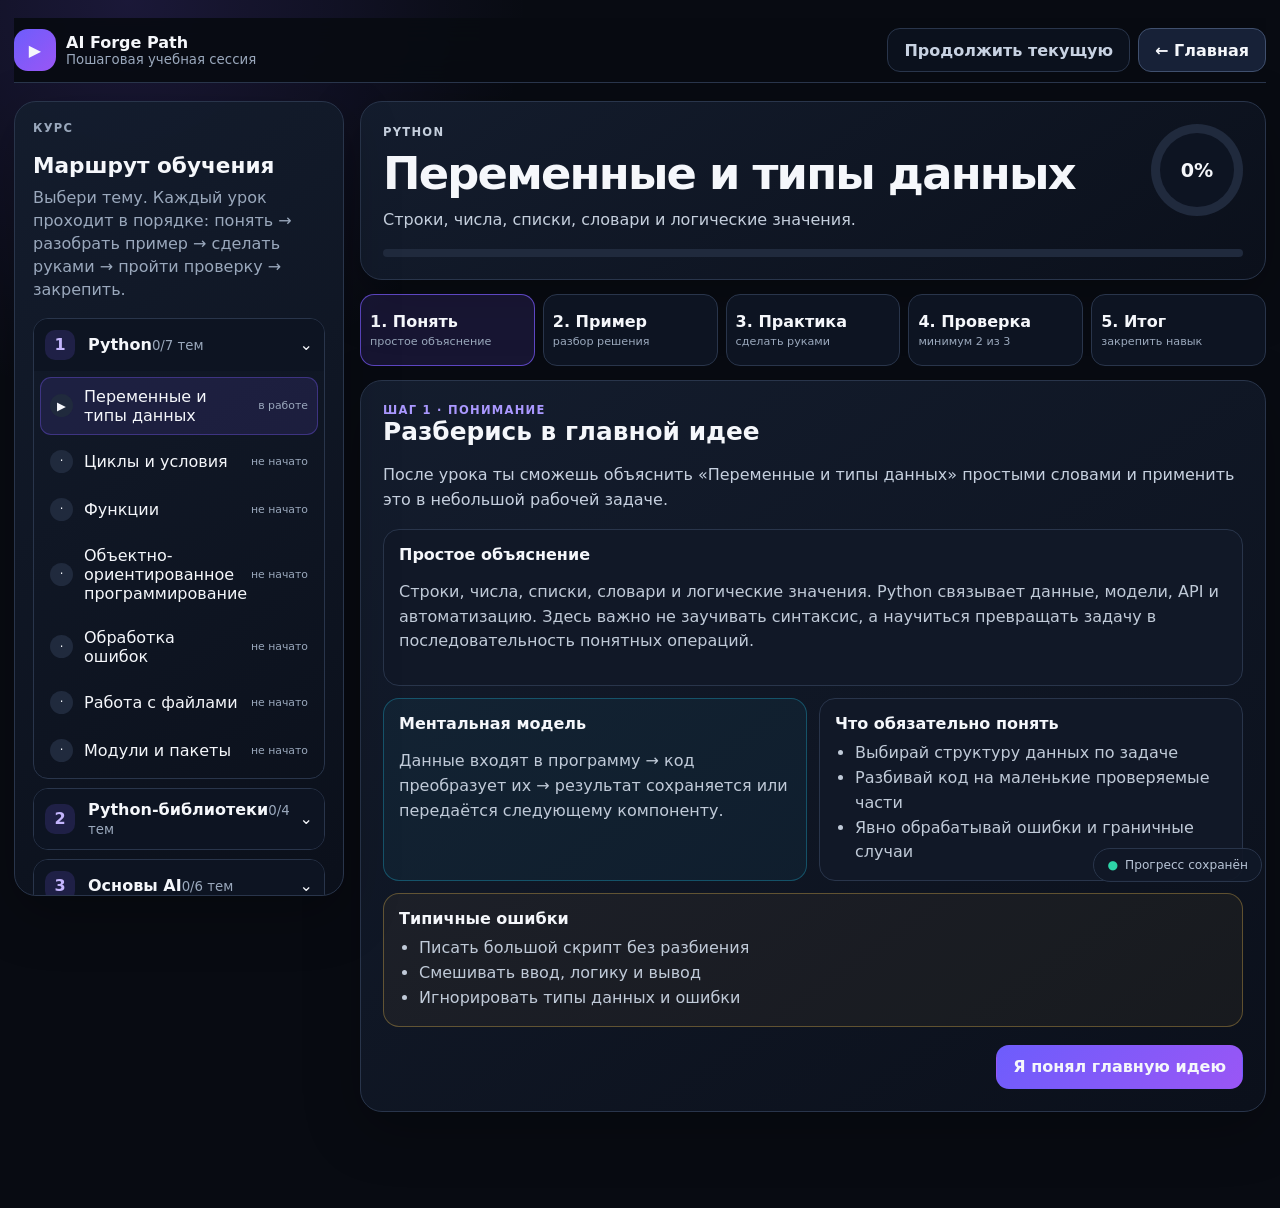
==== academy.html @ 0b883ce4 "Add step-by-step academy learning screen" ====
<!doctype html>
<html lang="ru">
<head>
<meta charset="utf-8">
<meta name="viewport" content="width=device-width,initial-scale=1,viewport-fit=cover">
<meta name="theme-color" content="#080b12">
<title>AI Forge Path — Учебная сессия</title>
<style>
:root{color-scheme:dark;--bg:#080b12;--surface:#111827;--surface2:#172137;--line:#29354b;--text:#f5f7fb;--muted:#9aa8bc;--primary:#7c5cff;--cyan:#24c8ee;--green:#2dd4a8;--yellow:#f4c451;--red:#fb7185;font-family:Inter,ui-sans-serif,system-ui,-apple-system,"Segoe UI",sans-serif}*{box-sizing:border-box}body{margin:0;min-height:100vh;color:var(--text);background:radial-gradient(circle at 10% 0,rgba(124,92,255,.16),transparent 25rem),var(--bg)}button,textarea{font:inherit;color:inherit}.shell{width:min(1320px,calc(100% - 28px));margin:auto;padding:18px 0 96px}.top{position:sticky;top:0;z-index:20;display:flex;align-items:center;justify-content:space-between;gap:12px;padding:10px 0;background:rgba(8,11,18,.92);backdrop-filter:blur(16px);border-bottom:1px solid var(--line)}.brand{display:flex;align-items:center;gap:10px}.mark{display:grid;place-items:center;width:42px;height:42px;border-radius:14px;background:linear-gradient(135deg,#6d5dfc,#9a56f5);font-weight:900}.brand b,.brand small{display:block}.brand small{color:var(--muted)}.top-actions{display:flex;gap:8px}.btn{min-height:44px;padding:0 16px;border:1px solid transparent;border-radius:13px;font-weight:800;cursor:pointer}.primary{background:linear-gradient(135deg,#6d5dfc,#9a56f5)}.secondary{background:var(--surface2);border-color:#40506e}.quiet{background:#0b111d;border-color:var(--line);color:#c8d2e2}.btn:disabled{opacity:.45;cursor:not-allowed}.layout{display:grid;grid-template-columns:330px minmax(0,1fr);gap:16px;margin-top:18px}.card{border:1px solid var(--line);border-radius:22px;background:linear-gradient(145deg,rgba(20,29,46,.98),rgba(11,16,27,.98));box-shadow:0 18px 55px rgba(0,0,0,.25)}.sidebar{position:sticky;top:82px;align-self:start;max-height:calc(100vh - 105px);overflow:auto;padding:18px}.sidebar h1{font-size:1.35rem;margin:4px 0 8px}.sidebar>p{margin:0 0 16px;color:var(--muted);line-height:1.45}.stage{border:1px solid var(--line);border-radius:15px;overflow:hidden;margin-bottom:9px}.stage-head{width:100%;display:grid;grid-template-columns:34px 1fr auto;gap:9px;align-items:center;padding:11px;border:0;background:#0d1422;text-align:left;cursor:pointer}.stage-num{display:grid;place-items:center;width:30px;height:30px;border-radius:10px;background:rgba(124,92,255,.16);color:#c4b5fd;font-weight:900}.stage-head small{color:var(--muted)}.stage-topics{display:none;padding:6px}.stage.open .stage-topics{display:grid;gap:5px}.topic-link{width:100%;display:grid;grid-template-columns:26px minmax(0,1fr) auto;gap:8px;align-items:center;padding:9px;border:1px solid transparent;border-radius:11px;background:transparent;text-align:left;cursor:pointer}.topic-link:hover,.topic-link.active{background:rgba(124,92,255,.12);border-color:rgba(124,92,255,.35)}.topic-link.done{color:#a7f3d0}.dot{display:grid;place-items:center;width:23px;height:23px;border-radius:50%;background:#202a3d;font-size:.72rem}.topic-link.done .dot{background:var(--green);color:#052e22}.topic-link small{color:var(--muted);font-size:.68rem}.workspace{min-width:0}.hero{padding:22px}.eyebrow{margin:0;color:#aa98ff;font-size:.72rem;font-weight:900;letter-spacing:.11em}.hero-row{display:flex;justify-content:space-between;gap:18px;align-items:flex-start}.hero h1{margin:5px 0 8px;font-size:clamp(1.7rem,4vw,2.8rem);letter-spacing:-.04em}.hero p{margin:0;color:#c5cfdd;line-height:1.55}.score{flex:0 0 auto;display:grid;place-items:center;width:92px;height:92px;border-radius:50%;background:conic-gradient(var(--primary) var(--pct),#202a3d 0);position:relative}.score:before{content:"";position:absolute;inset:9px;border-radius:50%;background:#0d1422}.score b{position:relative;font-size:1.2rem}.progress{height:8px;border-radius:999px;background:#202a3d;overflow:hidden;margin-top:16px}.progress span{display:block;height:100%;background:linear-gradient(90deg,var(--primary),var(--cyan));transition:width .25s}.stepper{display:grid;grid-template-columns:repeat(5,1fr);gap:8px;margin:14px 0}.step{min-height:72px;padding:9px;border:1px solid var(--line);border-radius:14px;background:#0d1422;text-align:left}.step b,.step small{display:block}.step small{margin-top:4px;color:var(--muted);font-size:.7rem}.step.active{border-color:rgba(124,92,255,.7);background:rgba(124,92,255,.14)}.step.done{border-color:rgba(45,212,168,.35);background:rgba(45,212,168,.07)}.lesson{padding:22px}.lesson h2{margin:0 0 8px;font-size:1.55rem}.lesson-intro{color:#c6d0df;line-height:1.6}.grid{display:grid;grid-template-columns:1fr 1fr;gap:12px;margin-top:14px}.block{padding:15px;border:1px solid var(--line);border-radius:16px;background:var(--surface)}.block.full{grid-column:1/-1}.block h3{margin:0 0 8px;font-size:1rem}.block p,.block li{color:#c0cad8;line-height:1.55}.block ul{margin:0;padding-left:20px}.model{border-color:rgba(36,200,238,.3);background:rgba(36,200,238,.055)}.practice{border-color:rgba(45,212,168,.32);background:rgba(45,212,168,.055)}.warning{border-color:rgba(244,196,81,.32);background:rgba(244,196,81,.05)}pre{overflow:auto;margin:0;padding:14px;border:1px solid #32405a;border-radius:13px;background:#070b12;color:#dbeafe;line-height:1.5;white-space:pre-wrap}code{font-family:"SFMono-Regular",Consolas,monospace}.field{display:grid;gap:7px}.field label{font-weight:800;color:#d0d8e4}.field textarea{width:100%;min-height:170px;padding:13px;border:1px solid #40506e;border-radius:13px;background:#080d17;resize:vertical}.criteria{display:grid;gap:7px;margin-top:12px}.criterion{display:flex;gap:8px;align-items:flex-start;color:#c5cfdd}.criterion:before{content:"✓";color:var(--green);font-weight:900}.actions{display:flex;justify-content:space-between;flex-wrap:wrap;gap:9px;margin-top:18px}.quiz{display:grid;gap:14px}.question{padding:14px;border:1px solid var(--line);border-radius:15px;background:#0e1524}.question h3{margin:0 0 10px;font-size:1rem}.answers{display:grid;gap:7px}.answer{padding:10px 12px;border:1px solid #34435e;border-radius:11px;background:#111b2d;text-align:left;cursor:pointer}.answer.selected{border-color:var(--primary);background:rgba(124,92,255,.16)}.feedback{margin-top:12px;padding:12px;border-radius:13px;background:#0d1422;color:#cbd5e1}.locked{padding:30px;text-align:center;color:var(--muted)}.save{position:fixed;right:18px;bottom:18px;padding:9px 13px;border:1px solid var(--line);border-radius:999px;background:rgba(17,24,39,.93);color:#b8c4d6;font-size:.76rem}.save.ok:before{content:"●";color:var(--green);margin-right:7px}.save.busy:before{content:"●";color:var(--yellow);margin-right:7px}@media(max-width:900px){.layout{grid-template-columns:1fr}.sidebar{position:static;max-height:none}.stage-topics{max-height:260px;overflow:auto}.grid{grid-template-columns:1fr}.block.full{grid-column:auto}.stepper{grid-template-columns:repeat(5,minmax(105px,1fr));overflow:auto;padding-bottom:5px}.hero-row{align-items:center}.score{width:76px;height:76px}}@media(max-width:560px){.shell{width:min(100% - 16px,1320px)}.top{align-items:flex-start}.brand small{display:none}.top-actions .btn{padding:0 10px}.hero,.lesson,.sidebar{padding:15px}.hero-row{display:grid;grid-template-columns:1fr auto}.hero h1{font-size:1.65rem}.stepper{margin-inline:-2px}.step{min-width:110px}.actions .btn{flex:1}.score{width:68px;height:68px}}
</style>
</head>
<body>
<div class="shell"><header class="top"><div class="brand"><span class="mark">▶</span><span><b>AI Forge Path</b><small>Пошаговая учебная сессия</small></span></div><div class="top-actions"><button class="btn quiet" id="continueBtn">Продолжить текущую</button><button class="btn secondary" onclick="location.href='./'">← Главная</button></div></header><div class="layout"><aside class="sidebar card"><p class="eyebrow">КУРС</p><h1>Маршрут обучения</h1><p>Выбери тему. Каждый урок проходит в порядке: понять → разобрать пример → сделать руками → пройти проверку → закрепить.</p><div id="courseMap"></div></aside><main class="workspace"><section class="hero card"><div class="hero-row"><div><p class="eyebrow" id="stageLabel">ЗАГРУЗКА</p><h1 id="topicTitle">Подготавливаем урок…</h1><p id="topicSummary"></p></div><div class="score" id="scoreRing" style="--pct:0%"><b id="progressText">0%</b></div></div><div class="progress"><span id="progressBar" style="width:0%"></span></div></section><div class="stepper" id="stepper"></div><section class="lesson card" id="lessonArea"><div class="locked">Загружаем учебную сессию…</div></section></main></div></div><div class="save busy" id="saveState">Загрузка прогресса…</div>
<script src="data.js"></script>
<script>
const DB_NAME='ai-forge-path-v2',STATE_KEY='current-state',LOCAL_KEY='ai-forge-path-state-v2';
const STEPS=[{id:'learn',title:'1. Понять',hint:'простое объяснение'},{id:'example',title:'2. Пример',hint:'разбор решения'},{id:'practice',title:'3. Практика',hint:'сделать руками'},{id:'quiz',title:'4. Проверка',hint:'минимум 2 из 3'},{id:'summary',title:'5. Итог',hint:'закрепить навык'}];
const GUIDES={python:{why:'Python связывает данные, модели, API и автоматизацию. Здесь важно не заучивать синтаксис, а научиться превращать задачу в последовательность понятных операций.',model:'Данные входят в программу → код преобразует их → результат сохраняется или передаётся следующему компоненту.',points:['Выбирай структуру данных по задаче','Разбивай код на маленькие проверяемые части','Явно обрабатывай ошибки и граничные случаи'],principle:'Сначала добиться корректного результата на маленьком примере, затем обобщать.',mistakes:['Писать большой скрипт без разбиения','Смешивать ввод, логику и вывод','Игнорировать типы данных и ошибки'],example:'def process_request(text: str) -> dict:\n    clean = text.strip()\n    if not clean:\n        raise ValueError("Пустой запрос")\n    return {"text": clean, "length": len(clean)}'},libraries:{why:'Библиотеки дают готовые инструменты для чисел, таблиц, графиков и моделей. Навык — понимать форму данных и проверять результат каждого преобразования.',model:'Загрузка данных → очистка → анализ → визуализация или обучение модели → оценка качества.',points:['Всегда исследуй форму и качество данных','Отделяй признаки от целевой переменной','Сравнивай результат с простым baseline'],principle:'Каждое преобразование данных должно быть объяснимым и проверяемым.',mistakes:['Обучать модель на грязных данных','Оценивать качество на обучающей выборке','Строить график без подписей и вывода'],example:'import pandas as pd\ndf = pd.read_csv("data.csv")\nprint(df.shape)\nprint(df.isna().sum())\nsummary = df.groupby("category").size()\nprint(summary)'},fundamentals:{why:'Основы AI нужны, чтобы правильно выбрать метод и не использовать нейросеть там, где достаточно правил или обычной аналитики.',model:'Задача → данные и ограничения → подход → метрика качества → проверка рисков.',points:['Различай AI, ML, Deep Learning и Generative AI','Определяй вход, выход и критерий успеха','Проверяй ошибки модели на реальных сценариях'],principle:'Выбирай самый простой подход, который надёжно решает задачу.',mistakes:['Начинать с инструмента, а не с проблемы','Не задавать метрику успеха','Считать вероятностный ответ фактом'],example:'Задача: распределить обращения по отделам.\nВход: текст обращения.\nВыход: категория.\nBaseline: правила по ключевым словам.\nML/LLM нужен, если правил недостаточно.'},prompting:{why:'Промпт — это спецификация работы модели. Хороший промпт задаёт цель, контекст, ограничения, формат и способ проверки.',model:'Роль и цель → факты контекста → задача → ограничения → формат ответа → критерии качества.',points:['Отделяй инструкции от данных','Показывай примеры нужного формата','Требуй отмечать неопределённость'],principle:'Промпт должен уменьшать число допустимых неправильных ответов.',mistakes:['Просить «сделай хорошо» без критериев','Перегружать запрос противоречивыми правилами','Не задавать формат результата'],example:'Роль: аналитик обращений.\nЗадача: выбери одну категорию.\nВерни JSON: {"category":"...","confidence":0-1,"reason":"..."}.\nНе выдумывай факты.'},llm:{why:'LLM предсказывает продолжение текста, а не извлекает гарантированно истинный ответ. Контекст и параметры определяют качество, цену и стабильность.',model:'Текст → токены → контекст модели → вероятности следующего токена → ответ → внешняя проверка.',points:['Контекст должен быть релевантным','Temperature меняет вариативность, а не знания','Факты нужно проверять источниками'],principle:'Используй LLM для языковой работы, но проверяй критичные факты вне модели.',mistakes:['Считать уверенный тон доказательством','Передавать весь архив вместо нужных фактов','Не контролировать стоимость контекста'],example:'messages = [\n {"role":"system","content":"Отвечай по фактам контекста"},\n {"role":"user","content":"Контекст: ...\\nВопрос: ..."}\n]\n# затем проверь ответ'},rag:{why:'RAG добавляет модели найденные фрагменты документов. Качество определяется разбиением, поиском, фильтрами и цитированием.',model:'Вопрос → embedding → поиск фрагментов → фильтрация → контекст → ответ со ссылками.',points:['Chunk должен сохранять законченную мысль','Храни источник и метаданные','Измеряй качество поиска отдельно от ответа'],principle:'Сначала убедись, что найден правильный контекст, затем оценивай ответ модели.',mistakes:['Неподходящий размер chunks','Нет фильтра по версии документа','Ответ без источников'],example:'query = embed(question)\nhits = vector_db.search(query, top_k=5)\ncontext = "\\n\\n".join(hit.text for hit in hits)\nanswer = llm(question, context)'},agents:{why:'Агент нужен, когда система должна выбирать действия и использовать инструменты. Надёжность появляется из явного состояния и проверки результата.',model:'Цель → состояние → выбор действия → безопасный tool call → наблюдение → проверка → остановка.',points:['Инструмент имеет строгую схему','Опасные действия требуют подтверждения','У цикла есть лимит'],principle:'Давай агенту только необходимые полномочия и проверяй последствия каждого действия.',mistakes:['Бесконечный цикл','Инструменты без валидации','Несколько агентов без владельца состояния'],example:'while steps < MAX_STEPS:\n    action = planner(state, tools)\n    result = execute_validated(action)\n    state = update_state(state, result)\n    if goal_reached(state): break'},frameworks:{why:'Фреймворки ускоряют сборку цепочек, графов и RAG, но не заменяют понимание состояния, данных и ошибок.',model:'Требования → минимальная архитектура → компоненты фреймворка → наблюдаемое выполнение → тесты.',points:['Сначала собери простой вариант','Храни бизнес-логику отдельно','Логируй переходы состояния'],principle:'Фреймворк должен упрощать архитектуру, а не диктовать её.',mistakes:['Подключать фреймворк до понимания задачи','Скрывать критичную логику','Не фиксировать версии'],example:'graph.add_node("plan", plan)\ngraph.add_node("act", act)\ngraph.add_edge("plan", "act")\ngraph.add_conditional_edges("act", should_continue)'},backend:{why:'Backend превращает AI-функцию в сервис: принимает запросы, проверяет данные, хранит состояние и возвращает предсказуемый ответ.',model:'Клиент → endpoint → валидация → AI-логика → база → ответ и логирование.',points:['Проверяй вход через схемы','Разделяй API, сервисы и данные','Не возвращай секреты'],principle:'Контракт API должен быть стабильным при изменении внутренней AI-логики.',mistakes:['Ключи API в коде','Нет таймаутов','Вся логика внутри endpoint'],example:'@app.post("/chat")\nasync def chat(request: ChatRequest):\n    result = await service.answer(request.message)\n    return ChatResponse(answer=result.text)'},deployment:{why:'Деплой — воспроизводимый запуск, наблюдение и безопасное обновление приложения.',model:'Код → тесты → образ → окружение → запуск → health check → логи и откат.',points:['Конфигурация вне кода','Сборка воспроизводима','Есть health check и rollback'],principle:'Хороший деплой можно повторить и безопасно отменить.',mistakes:['Ручные изменения на сервере','Нет логов','Обновление без отката'],example:'FROM python:3.12-slim\nWORKDIR /app\nCOPY requirements.txt .\nRUN pip install -r requirements.txt\nCOPY . .\nCMD ["uvicorn","main:app","--host","0.0.0.0"]'},portfolio:{why:'Проект подтверждает навык лучше списка просмотренных уроков. Он должен иметь проблему, рабочий результат и инструкцию запуска.',model:'Проблема → критерии готовности → минимальная версия → тестирование → демонстрация → улучшения.',points:['README объясняет ценность и запуск','Есть примеры входа и выхода','Описаны ограничения'],principle:'Показывай решённую задачу и доказательства качества.',mistakes:['Нет инструкции запуска','Интерфейс без логики','Нет описания ограничений'],example:'README:\n1. Проблема\n2. Архитектура\n3. Запуск\n4. Примеры\n5. Метрики\n6. Улучшения'}};
let db=null,state=null,currentId=null,currentStep=0;const $=s=>document.querySelector(s),allTopics=()=>ROADMAP.flatMap((stage,si)=>stage.topics.map((t,ti)=>({...t,stageId:stage.id,stageTitle:stage.title,si,ti})));const esc=v=>String(v??'').replaceAll('&','&amp;').replaceAll('<','&lt;').replaceAll('>','&gt;').replaceAll('"','&quot;').replaceAll("'",'&#039;');
function defaultState(){return{schemaVersion:2,topics:{},projects:{},assessment:{ratings:{}},stageQuiz:{},history:[],activityDates:[],engagement:{xpTotal:0},academy:{activeTopicId:null,sessions:{}}}}function normalize(s){const x=s&&typeof s==='object'?s:defaultState();x.topics=x.topics||{};x.history=Array.isArray(x.history)?x.history:[];x.stageQuiz=x.stageQuiz||{};x.engagement=x.engagement||{xpTotal:0};x.academy=x.academy||{activeTopicId:null,sessions:{}};x.academy.sessions=x.academy.sessions||{};return x}async function openDb(){return new Promise(resolve=>{if(!indexedDB)return resolve(null);const r=indexedDB.open(DB_NAME,1);r.onupgradeneeded=()=>{const d=r.result;if(!d.objectStoreNames.contains('kv'))d.createObjectStore('kv')};r.onsuccess=()=>resolve(r.result);r.onerror=()=>resolve(null)})}async function idbGet(){if(!db)return null;return new Promise(resolve=>{const r=db.transaction('kv','readonly').objectStore('kv').get(STATE_KEY);r.onsuccess=()=>resolve(r.result||null);r.onerror=()=>resolve(null)})}async function idbPut(value){if(!db)return;return new Promise(resolve=>{const tx=db.transaction('kv','readwrite');tx.objectStore('kv').put(value,STATE_KEY);tx.oncomplete=resolve;tx.onerror=resolve})}async function load(){db=await openDb();let x=await idbGet();if(!x)try{x=JSON.parse(localStorage.getItem(LOCAL_KEY)||'null')}catch{}state=normalize(x);const q=new URLSearchParams(location.search).get('topic');currentId=(q&&getTopic(q)?q:null)||state.academy.activeTopicId||getCurrent()?.id||allTopics()[0]?.id;openTopic(currentId,false);$('#saveState').className='save ok';$('#saveState').textContent='Прогресс сохранён'}async function save(){const el=$('#saveState');el.className='save busy';el.textContent='Сохраняю…';state.academy.activeTopicId=currentId;localStorage.setItem(LOCAL_KEY,JSON.stringify(state));await idbPut(state);setTimeout(()=>{el.className='save ok';el.textContent='Прогресс сохранён'},150)}function getTopic(id){return allTopics().find(t=>t.id===id)}function topicData(id){return state.topics[id]||(state.topics[id]={status:'not_started',practiceDone:false,reviewCount:0,minutes:0,notes:''})}function session(id){return state.academy.sessions[id]||(state.academy.sessions[id]={step:0,completed:{},practiceDraft:'',reflection:'',quizScore:0,quizAnswers:{},awarded:{},startedAt:new Date().toISOString()})}function getCurrent(){return allTopics().find(t=>topicData(t.id).status!=='mastered')||allTopics()[0]}function addHistory(type,title,detail,extra={}){state.history.unshift({id:crypto.randomUUID?crypto.randomUUID():String(Date.now()),type,title,detail,timestamp:new Date().toISOString(),...extra});state.history=state.history.slice(0,1500)}function award(key,xp){const s=session(currentId);if(s.awarded[key])return;s.awarded[key]=true;state.engagement.xpTotal=Number(state.engagement.xpTotal||0)+xp}function lesson(item){const g=GUIDES[item.stageId]||GUIDES.portfolio;return{g,objective:`После урока ты сможешь объяснить «${item.title}» простыми словами и применить это в небольшой рабочей задаче.`,explanation:`${item.summary} ${g.why}`,practice:item.practice,criteria:['Результат можно запустить или проверить','Ты можешь объяснить, почему выбрал такое решение','Обработан хотя бы один неправильный или граничный случай']}}
function openTopic(id,push=true){const item=getTopic(id);if(!item)return;currentId=id;state.academy.activeTopicId=id;const s=session(id);currentStep=Math.max(0,Math.min(4,Number(s.step||0)));if(topicData(id).status==='not_started'){topicData(id).status='learning';topicData(id).startedAt=new Date().toISOString();addHistory('topic',`Начата тема «${item.title}»`,`${item.stageTitle}: открыта пошаговая учебная сессия.`,{topicId:id,stageId:item.stageId})}if(push)history.replaceState(null,'',`academy.html?topic=${encodeURIComponent(id)}`);render();save()}function render(){renderCourse();renderHeader();renderStepper();renderStep()}function renderCourse(){$('#courseMap').innerHTML=ROADMAP.map((stage,si)=>{const topics=stage.topics.map(t=>{const d=topicData(t.id),active=t.id===currentId;return`<button class="topic-link ${active?'active':''} ${d.status==='mastered'?'done':''}" data-topic="${t.id}"><span class="dot">${d.status==='mastered'?'✓':t.id===currentId?'▶':'·'}</span><span>${esc(t.title)}</span><small>${d.status==='mastered'?'готово':d.status==='not_started'?'не начато':'в работе'}</small></button>`}).join('');const isOpen=stage.topics.some(t=>t.id===currentId);const done=stage.topics.filter(t=>topicData(t.id).status==='mastered').length;return`<section class="stage ${isOpen?'open':''}"><button class="stage-head" data-stage="${stage.id}"><span class="stage-num">${si+1}</span><span><b>${esc(stage.title)}</b><small>${done}/${stage.topics.length} тем</small></span><span>⌄</span></button><div class="stage-topics">${topics}</div></section>`}).join('');document.querySelectorAll('[data-topic]').forEach(b=>b.onclick=()=>openTopic(b.dataset.topic));document.querySelectorAll('[data-stage]').forEach(b=>b.onclick=()=>b.closest('.stage').classList.toggle('open'))}function renderHeader(){const item=getTopic(currentId),s=session(currentId),done=STEPS.filter(x=>s.completed[x.id]).length,pct=Math.round(done/STEPS.length*100);$('#stageLabel').textContent=item.stageTitle.toUpperCase();$('#topicTitle').textContent=item.title;$('#topicSummary').textContent=item.summary;$('#progressText').textContent=pct+'%';$('#progressBar').style.width=pct+'%';$('#scoreRing').style.setProperty('--pct',pct+'%')}function renderStepper(){const s=session(currentId);$('#stepper').innerHTML=STEPS.map((x,i)=>`<button class="step ${s.completed[x.id]?'done':''} ${i===currentStep?'active':''}" data-step="${i}" ${i>firstUnlocked(s)?'disabled':''}><b>${s.completed[x.id]?'✓ ':''}${x.title}</b><small>${x.hint}</small></button>`).join('');document.querySelectorAll('[data-step]').forEach(b=>b.onclick=()=>{currentStep=Number(b.dataset.step);session(currentId).step=currentStep;render();save()})}function firstUnlocked(s){for(let i=0;i<STEPS.length;i++)if(!s.completed[STEPS[i].id])return i;return 4}function completeStep(id){const s=session(currentId);s.completed[id]=true;const i=STEPS.findIndex(x=>x.id===id);currentStep=Math.min(4,i+1);s.step=currentStep;render();save()}function navButtons(back=true,nextLabel='Следующий шаг'){return`<div class="actions">${back?'<button class="btn quiet" id="backStep">← Назад</button>':'<span></span>'}<button class="btn primary" id="nextStep">${nextLabel}</button></div>`}function bindNav(next){$('#backStep')?.addEventListener('click',()=>{currentStep=Math.max(0,currentStep-1);session(currentId).step=currentStep;render();save()});$('#nextStep')?.addEventListener('click',next)}
function renderStep(){const item=getTopic(currentId),s=session(currentId),L=lesson(item),area=$('#lessonArea');if(currentStep===0){area.innerHTML=`<p class="eyebrow">ШАГ 1 · ПОНИМАНИЕ</p><h2>Разберись в главной идее</h2><p class="lesson-intro">${esc(L.objective)}</p><div class="grid"><article class="block full"><h3>Простое объяснение</h3><p>${esc(L.explanation)}</p></article><article class="block model"><h3>Ментальная модель</h3><p>${esc(L.g.model)}</p></article><article class="block"><h3>Что обязательно понять</h3><ul>${L.g.points.map(x=>`<li>${esc(x)}</li>`).join('')}</ul></article><article class="block full warning"><h3>Типичные ошибки</h3><ul>${L.g.mistakes.map(x=>`<li>${esc(x)}</li>`).join('')}</ul></article></div>${navButtons(false,s.completed.learn?'Перейти к примеру':'Я понял главную идею')}`;bindNav(()=>completeStep('learn'))}else if(currentStep===1){area.innerHTML=`<p class="eyebrow">ШАГ 2 · РАЗБОР</p><h2>Посмотри, как мысль превращается в решение</h2><p class="lesson-intro">${esc(L.g.principle)}</p><div class="grid"><article class="block full"><h3>Минимальный рабочий пример</h3><pre><code>${esc(L.g.example)}</code></pre></article><article class="block"><h3>Как читать пример</h3><ol><li>Определи входные данные.</li><li>Найди основное преобразование.</li><li>Проверь выход и обработку ошибки.</li></ol></article><article class="block model"><h3>Главный принцип</h3><p>${esc(L.g.principle)}</p></article></div>${navButtons(true,s.completed.example?'Перейти к практике':'Пример разобран')}`;bindNav(()=>completeStep('example'))}else if(currentStep===2){area.innerHTML=`<p class="eyebrow">ШАГ 3 · ПРАКТИКА</p><h2>Сделай задачу руками</h2><div class="grid"><article class="block practice full"><h3>Задание</h3><p>${esc(L.practice)}</p><div class="criteria">${L.criteria.map(x=>`<span class="criterion">${esc(x)}</span>`).join('')}</div></article><article class="block full"><div class="field"><label for="practiceDraft">Вставь код, план решения или отчёт о результате</label><textarea id="practiceDraft" placeholder="Покажи, что именно ты создал и как проверил результат.">${esc(s.practiceDraft||'')}</textarea></div><div id="practiceFeedback"></div></article></div>${navButtons(true,s.completed.practice?'Перейти к проверке':'Проверить практику')}`;$('#practiceDraft').oninput=e=>{s.practiceDraft=e.target.value;save()};bindNav(()=>{const text=$('#practiceDraft').value.trim();if(text.length<40){$('#practiceFeedback').innerHTML='<div class="feedback">Добавь код, шаги решения, результат и способ проверки. Минимум 40 символов.</div>';return}s.practiceDraft=text;const d=topicData(item.id);d.practiceDone=true;d.practiceCompletedAt=new Date().toISOString();d.status='review';addHistory('practice',`Выполнена практика «${item.title}»`,item.practice,{topicId:item.id,stageId:item.stageId});award('practice',20);completeStep('practice')})}else if(currentStep===3)renderQuiz(item,L);else renderSummary(item,L)}
function questions(item,L){const same=getStageTopics(item.stageId).filter(x=>x.id!==item.id);return[{q:`Какое описание точнее соответствует теме «${item.title}»?`,a:[item.summary,same[0]?.summary||'Это способ хранения секретных ключей.',same[1]?.summary||'Это только оформление интерфейса.'],c:0},{q:'Что лучше всего доказывает, что тема освоена?',a:[item.practice,'Только прочитать определение.','Запомнить название без применения.'],c:0},{q:'Какой подход правильнее?',a:[L.g.principle,L.g.mistakes[0],L.g.mistakes[1]],c:0}]}function getStageTopics(stageId){const st=ROADMAP.find(x=>x.id===stageId);return st?st.topics:[]}function renderQuiz(item,L){const s=session(item.id),qs=questions(item,L);$('#lessonArea').innerHTML=`<p class="eyebrow">ШАГ 4 · ПРОВЕРКА</p><h2>Проверь понимание, а не память</h2><p class="lesson-intro">Нужно минимум 2 правильных ответа из 3.</p><div class="quiz">${qs.map((q,qi)=>`<article class="question"><h3>${qi+1}. ${esc(q.q)}</h3><div class="answers">${q.a.map((a,ai)=>`<button class="answer ${s.quizAnswers[qi]===ai?'selected':''}" data-q="${qi}" data-a="${ai}">${esc(a)}</button>`).join('')}</div></article>`).join('')}</div><div id="quizFeedback">${s.quizScore?`<div class="feedback">Последний результат: ${s.quizScore}%.</div>`:''}</div>${navButtons(true,s.completed.quiz?'Перейти к итогу':'Проверить ответы')}`;document.querySelectorAll('.answer').forEach(b=>b.onclick=()=>{s.quizAnswers[b.dataset.q]=Number(b.dataset.a);renderQuiz(item,L);save()});bindNav(()=>{if(Object.keys(s.quizAnswers).length<3){$('#quizFeedback').innerHTML='<div class="feedback">Ответь на все три вопроса.</div>';return}let correct=0;qs.forEach((q,i)=>{if(s.quizAnswers[i]===q.c)correct++});s.quizScore=Math.round(correct/3*100);state.stageQuiz[item.stageId]={score:Math.max(Number(state.stageQuiz[item.stageId]?.score||0),s.quizScore),latestScore:s.quizScore,completedAt:new Date().toISOString()};addHistory('assessment',`Проверка темы «${item.title}»`,`Результат: ${s.quizScore}%.`,{topicId:item.id,stageId:item.stageId,score:s.quizScore});if(correct>=2){award('quiz',20);completeStep('quiz')}else{$('#quizFeedback').innerHTML=`<div class="feedback">Результат ${s.quizScore}%. Вернись к объяснению и попробуй ещё раз.</div>`;s.quizAnswers={};save()}})}
function renderSummary(item,L){const s=session(item.id),ready=s.completed.practice&&s.completed.quiz;$('#lessonArea').innerHTML=`<p class="eyebrow">ШАГ 5 · ЗАКРЕПЛЕНИЕ</p><h2>${ready?'Зафиксируй навык':'Сначала заверши практику и проверку'}</h2>${ready?`<div class="grid"><article class="block"><h3>Что ты теперь умеешь</h3><p>${esc(L.objective)}</p></article><article class="block model"><h3>Шпаргалка</h3><ul>${L.g.points.map(x=>`<li>${esc(x)}</li>`).join('')}</ul></article><article class="block full"><div class="field"><label for="reflection">Объясни тему своими словами и напиши, где применишь её</label><textarea id="reflection" placeholder="2–5 конкретных предложений">${esc(s.reflection||'')}</textarea></div><div id="summaryFeedback"></div></article></div>`:'<div class="locked">Следующие шаги заблокированы, чтобы тема не превращалась в формальную галочку.</div>'}<div class="actions"><button class="btn quiet" id="backStep">← Назад</button>${ready?'<button class="btn primary" id="finishTopic">Завершить тему и перейти дальше</button>':''}</div>`;$('#backStep').onclick=()=>{currentStep=3;s.step=3;render();save()};$('#reflection')?.addEventListener('input',e=>{s.reflection=e.target.value;save()});$('#finishTopic')?.addEventListener('click',()=>{const text=$('#reflection').value.trim();if(text.length<25){$('#summaryFeedback').innerHTML='<div class="feedback">Сформулируй: что это, зачем нужно и где применишь.</div>';return}s.reflection=text;s.completed.summary=true;const d=topicData(item.id);d.status='mastered';d.masteredAt=new Date().toISOString();d.notes=text;addHistory('topic',`Освоена тема «${item.title}»`,`${item.stageTitle}: пройдены объяснение, пример, практика и проверка.`,{topicId:item.id,stageId:item.stageId});award('mastered',20);const topics=allTopics(),idx=topics.findIndex(x=>x.id===item.id),next=topics[idx+1];save().then(()=>next?openTopic(next.id):location.href='./')})}
$('#continueBtn').onclick=()=>openTopic(getCurrent()?.id||currentId);load().catch(err=>{$('#lessonArea').innerHTML=`<div class="locked">Не удалось загрузить данные: ${esc(err.message)}</div>`});
</script>
</body>
</html>
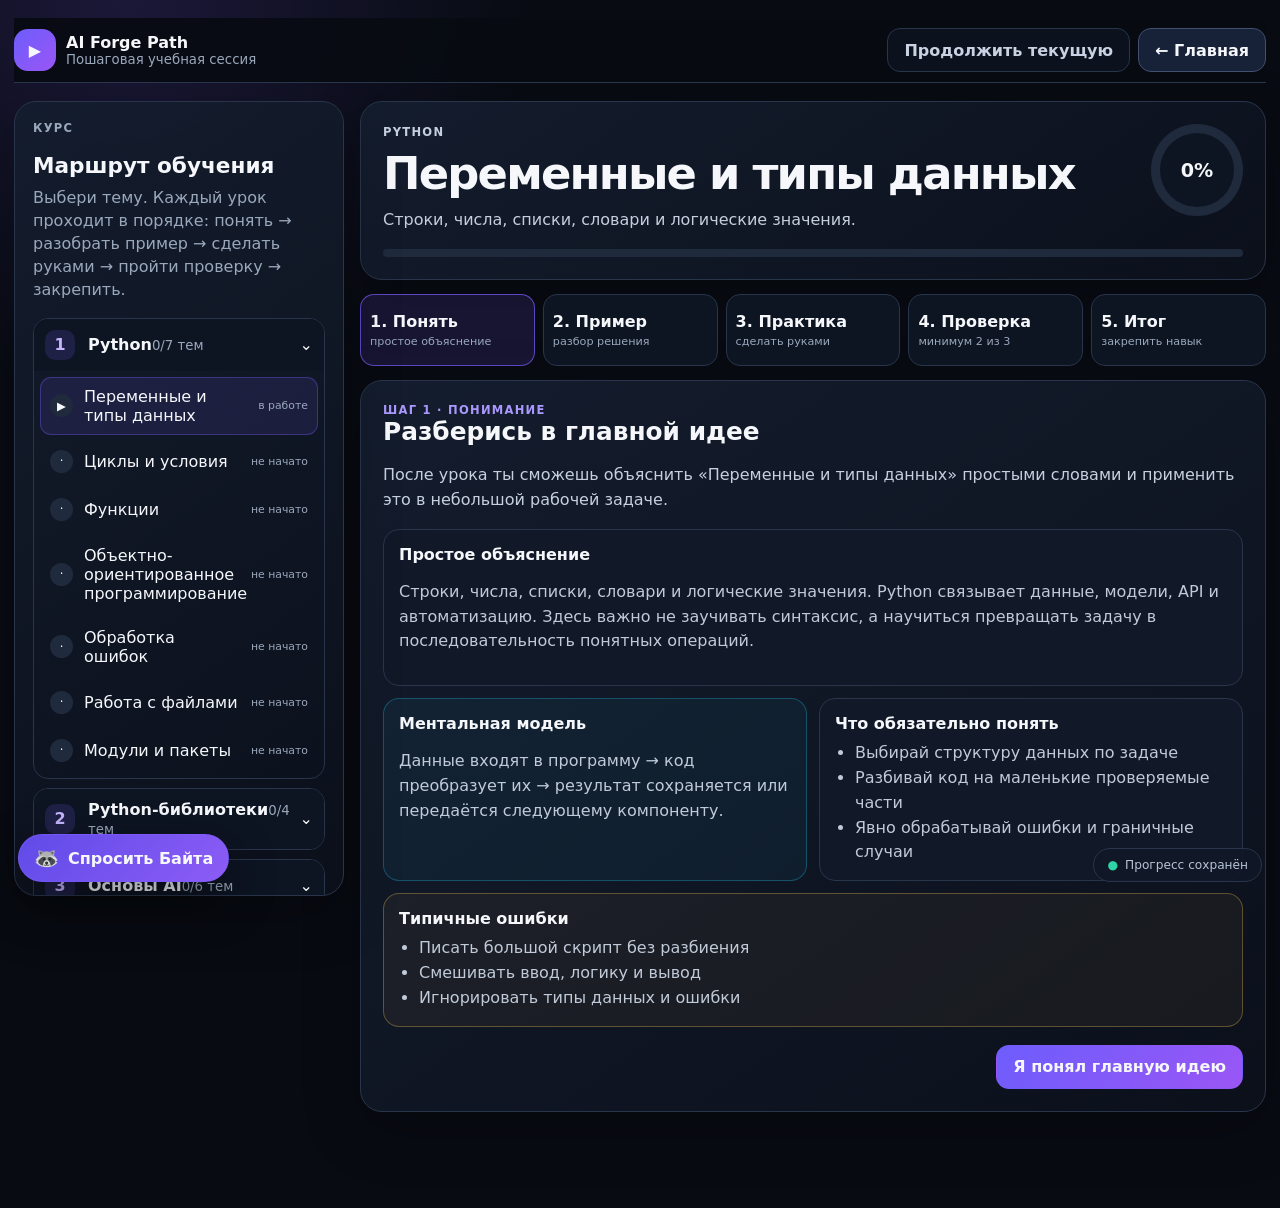
==== commit a5c6c6a9: "Add contextual AI tutor to Academy" ====
--- a/academy.html
+++ b/academy.html
@@ -7,22 +7,240 @@
 <title>AI Forge Path — Учебная сессия</title>
 <style>
 :root{color-scheme:dark;--bg:#080b12;--surface:#111827;--surface2:#172137;--line:#29354b;--text:#f5f7fb;--muted:#9aa8bc;--primary:#7c5cff;--cyan:#24c8ee;--green:#2dd4a8;--yellow:#f4c451;--red:#fb7185;font-family:Inter,ui-sans-serif,system-ui,-apple-system,"Segoe UI",sans-serif}*{box-sizing:border-box}body{margin:0;min-height:100vh;color:var(--text);background:radial-gradient(circle at 10% 0,rgba(124,92,255,.16),transparent 25rem),var(--bg)}button,textarea{font:inherit;color:inherit}.shell{width:min(1320px,calc(100% - 28px));margin:auto;padding:18px 0 96px}.top{position:sticky;top:0;z-index:20;display:flex;align-items:center;justify-content:space-between;gap:12px;padding:10px 0;background:rgba(8,11,18,.92);backdrop-filter:blur(16px);border-bottom:1px solid var(--line)}.brand{display:flex;align-items:center;gap:10px}.mark{display:grid;place-items:center;width:42px;height:42px;border-radius:14px;background:linear-gradient(135deg,#6d5dfc,#9a56f5);font-weight:900}.brand b,.brand small{display:block}.brand small{color:var(--muted)}.top-actions{display:flex;gap:8px}.btn{min-height:44px;padding:0 16px;border:1px solid transparent;border-radius:13px;font-weight:800;cursor:pointer}.primary{background:linear-gradient(135deg,#6d5dfc,#9a56f5)}.secondary{background:var(--surface2);border-color:#40506e}.quiet{background:#0b111d;border-color:var(--line);color:#c8d2e2}.btn:disabled{opacity:.45;cursor:not-allowed}.layout{display:grid;grid-template-columns:330px minmax(0,1fr);gap:16px;margin-top:18px}.card{border:1px solid var(--line);border-radius:22px;background:linear-gradient(145deg,rgba(20,29,46,.98),rgba(11,16,27,.98));box-shadow:0 18px 55px rgba(0,0,0,.25)}.sidebar{position:sticky;top:82px;align-self:start;max-height:calc(100vh - 105px);overflow:auto;padding:18px}.sidebar h1{font-size:1.35rem;margin:4px 0 8px}.sidebar>p{margin:0 0 16px;color:var(--muted);line-height:1.45}.stage{border:1px solid var(--line);border-radius:15px;overflow:hidden;margin-bottom:9px}.stage-head{width:100%;display:grid;grid-template-columns:34px 1fr auto;gap:9px;align-items:center;padding:11px;border:0;background:#0d1422;text-align:left;cursor:pointer}.stage-num{display:grid;place-items:center;width:30px;height:30px;border-radius:10px;background:rgba(124,92,255,.16);color:#c4b5fd;font-weight:900}.stage-head small{color:var(--muted)}.stage-topics{display:none;padding:6px}.stage.open .stage-topics{display:grid;gap:5px}.topic-link{width:100%;display:grid;grid-template-columns:26px minmax(0,1fr) auto;gap:8px;align-items:center;padding:9px;border:1px solid transparent;border-radius:11px;background:transparent;text-align:left;cursor:pointer}.topic-link:hover,.topic-link.active{background:rgba(124,92,255,.12);border-color:rgba(124,92,255,.35)}.topic-link.done{color:#a7f3d0}.dot{display:grid;place-items:center;width:23px;height:23px;border-radius:50%;background:#202a3d;font-size:.72rem}.topic-link.done .dot{background:var(--green);color:#052e22}.topic-link small{color:var(--muted);font-size:.68rem}.workspace{min-width:0}.hero{padding:22px}.eyebrow{margin:0;color:#aa98ff;font-size:.72rem;font-weight:900;letter-spacing:.11em}.hero-row{display:flex;justify-content:space-between;gap:18px;align-items:flex-start}.hero h1{margin:5px 0 8px;font-size:clamp(1.7rem,4vw,2.8rem);letter-spacing:-.04em}.hero p{margin:0;color:#c5cfdd;line-height:1.55}.score{flex:0 0 auto;display:grid;place-items:center;width:92px;height:92px;border-radius:50%;background:conic-gradient(var(--primary) var(--pct),#202a3d 0);position:relative}.score:before{content:"";position:absolute;inset:9px;border-radius:50%;background:#0d1422}.score b{position:relative;font-size:1.2rem}.progress{height:8px;border-radius:999px;background:#202a3d;overflow:hidden;margin-top:16px}.progress span{display:block;height:100%;background:linear-gradient(90deg,var(--primary),var(--cyan));transition:width .25s}.stepper{display:grid;grid-template-columns:repeat(5,1fr);gap:8px;margin:14px 0}.step{min-height:72px;padding:9px;border:1px solid var(--line);border-radius:14px;background:#0d1422;text-align:left}.step b,.step small{display:block}.step small{margin-top:4px;color:var(--muted);font-size:.7rem}.step.active{border-color:rgba(124,92,255,.7);background:rgba(124,92,255,.14)}.step.done{border-color:rgba(45,212,168,.35);background:rgba(45,212,168,.07)}.lesson{padding:22px}.lesson h2{margin:0 0 8px;font-size:1.55rem}.lesson-intro{color:#c6d0df;line-height:1.6}.grid{display:grid;grid-template-columns:1fr 1fr;gap:12px;margin-top:14px}.block{padding:15px;border:1px solid var(--line);border-radius:16px;background:var(--surface)}.block.full{grid-column:1/-1}.block h3{margin:0 0 8px;font-size:1rem}.block p,.block li{color:#c0cad8;line-height:1.55}.block ul{margin:0;padding-left:20px}.model{border-color:rgba(36,200,238,.3);background:rgba(36,200,238,.055)}.practice{border-color:rgba(45,212,168,.32);background:rgba(45,212,168,.055)}.warning{border-color:rgba(244,196,81,.32);background:rgba(244,196,81,.05)}pre{overflow:auto;margin:0;padding:14px;border:1px solid #32405a;border-radius:13px;background:#070b12;color:#dbeafe;line-height:1.5;white-space:pre-wrap}code{font-family:"SFMono-Regular",Consolas,monospace}.field{display:grid;gap:7px}.field label{font-weight:800;color:#d0d8e4}.field textarea{width:100%;min-height:170px;padding:13px;border:1px solid #40506e;border-radius:13px;background:#080d17;resize:vertical}.criteria{display:grid;gap:7px;margin-top:12px}.criterion{display:flex;gap:8px;align-items:flex-start;color:#c5cfdd}.criterion:before{content:"✓";color:var(--green);font-weight:900}.actions{display:flex;justify-content:space-between;flex-wrap:wrap;gap:9px;margin-top:18px}.quiz{display:grid;gap:14px}.question{padding:14px;border:1px solid var(--line);border-radius:15px;background:#0e1524}.question h3{margin:0 0 10px;font-size:1rem}.answers{display:grid;gap:7px}.answer{padding:10px 12px;border:1px solid #34435e;border-radius:11px;background:#111b2d;text-align:left;cursor:pointer}.answer.selected{border-color:var(--primary);background:rgba(124,92,255,.16)}.feedback{margin-top:12px;padding:12px;border-radius:13px;background:#0d1422;color:#cbd5e1}.locked{padding:30px;text-align:center;color:var(--muted)}.save{position:fixed;right:18px;bottom:18px;padding:9px 13px;border:1px solid var(--line);border-radius:999px;background:rgba(17,24,39,.93);color:#b8c4d6;font-size:.76rem}.save.ok:before{content:"●";color:var(--green);margin-right:7px}.save.busy:before{content:"●";color:var(--yellow);margin-right:7px}@media(max-width:900px){.layout{grid-template-columns:1fr}.sidebar{position:static;max-height:none}.stage-topics{max-height:260px;overflow:auto}.grid{grid-template-columns:1fr}.block.full{grid-column:auto}.stepper{grid-template-columns:repeat(5,minmax(105px,1fr));overflow:auto;padding-bottom:5px}.hero-row{align-items:center}.score{width:76px;height:76px}}@media(max-width:560px){.shell{width:min(100% - 16px,1320px)}.top{align-items:flex-start}.brand small{display:none}.top-actions .btn{padding:0 10px}.hero,.lesson,.sidebar{padding:15px}.hero-row{display:grid;grid-template-columns:1fr auto}.hero h1{font-size:1.65rem}.stepper{margin-inline:-2px}.step{min-width:110px}.actions .btn{flex:1}.score{width:68px;height:68px}}
+
+/* AI tutor */
+.tutor-toggle{position:fixed;left:18px;bottom:18px;z-index:45;display:flex;align-items:center;gap:9px;min-height:48px;padding:0 15px;border:1px solid rgba(124,92,255,.5);border-radius:999px;background:linear-gradient(135deg,#5f4be8,#8d5cf6);box-shadow:0 18px 48px rgba(0,0,0,.45);font-weight:900;cursor:pointer}
+.tutor-toggle span:first-child{font-size:1.25rem}.tutor-panel{position:fixed;z-index:60;right:16px;bottom:16px;width:min(430px,calc(100% - 32px));height:min(720px,calc(100vh - 32px));display:none;grid-template-rows:auto auto 1fr auto;border:1px solid #40506e;border-radius:24px;background:#0b111d;box-shadow:0 35px 110px rgba(0,0,0,.72);overflow:hidden}.tutor-panel.open{display:grid}.tutor-head{display:flex;justify-content:space-between;align-items:flex-start;gap:12px;padding:15px 16px;border-bottom:1px solid var(--line);background:linear-gradient(135deg,rgba(124,92,255,.15),rgba(36,200,238,.06))}.tutor-title{display:flex;gap:10px;align-items:center}.tutor-avatar{display:grid;place-items:center;width:42px;height:42px;border-radius:14px;background:linear-gradient(135deg,#6d5dfc,#9a56f5);font-size:1.25rem}.tutor-title b,.tutor-title small{display:block}.tutor-title small{margin-top:2px;color:var(--muted)}.tutor-close{width:38px;height:38px;padding:0;border:1px solid var(--line);border-radius:12px;background:var(--surface2);cursor:pointer}.tutor-context{display:flex;gap:7px;align-items:center;padding:9px 12px;border-bottom:1px solid var(--line);overflow:auto;background:#0d1422}.tutor-context span{flex:0 0 auto;padding:5px 9px;border:1px solid var(--line);border-radius:999px;color:#c9d3e1;font-size:.7rem}.tutor-chat{display:flex;flex-direction:column;gap:10px;overflow:auto;padding:14px;scroll-behavior:smooth}.tutor-message{max-width:88%;padding:11px 13px;border:1px solid var(--line);border-radius:15px;white-space:pre-wrap;line-height:1.5;font-size:.9rem}.tutor-message.user{align-self:flex-end;background:rgba(124,92,255,.18);border-color:rgba(124,92,255,.38)}.tutor-message.assistant{align-self:flex-start;background:var(--surface);color:#d4dce8}.tutor-message.system{align-self:center;max-width:100%;background:rgba(36,200,238,.06);border-color:rgba(36,200,238,.25);color:#b8c8dc;font-size:.78rem}.tutor-message.error{border-color:rgba(251,113,133,.35);background:rgba(251,113,133,.07)}.tutor-typing:after{content:"";display:inline-block;width:7px;height:14px;margin-left:4px;background:#aa98ff;vertical-align:-2px;animation:tutorBlink .8s infinite}@keyframes tutorBlink{50%{opacity:.2}}.tutor-footer{display:grid;gap:9px;padding:12px;border-top:1px solid var(--line);background:#0a101b}.tutor-quick{display:flex;gap:6px;overflow:auto}.tutor-chip{flex:0 0 auto;min-height:34px;padding:0 10px;border:1px solid var(--line);border-radius:999px;background:var(--surface);color:#c9d3e1;font-size:.72rem;cursor:pointer}.tutor-input-row{display:grid;grid-template-columns:minmax(0,1fr) auto;gap:8px;align-items:end}.tutor-input{width:100%;min-height:48px;max-height:140px;padding:11px 12px;border:1px solid #40506e;border-radius:14px;background:#080d17;resize:none}.tutor-send{width:48px;height:48px;padding:0;border:0;border-radius:14px;background:linear-gradient(135deg,#6d5dfc,#9a56f5);font-weight:900;cursor:pointer}.tutor-send:disabled{opacity:.45;cursor:not-allowed}.tutor-privacy{color:var(--muted);font-size:.65rem;line-height:1.35}.tutor-clear{padding:0;border:0;background:transparent;color:#aa98ff;font-size:.68rem;cursor:pointer}
+@media(max-width:600px){.tutor-toggle{left:10px;bottom:10px}.tutor-panel{inset:0;width:100%;height:100%;max-height:none;border-radius:0}.tutor-message{max-width:92%}.save{right:10px;bottom:10px}}
+
 </style>
 </head>
 <body>
 <div class="shell"><header class="top"><div class="brand"><span class="mark">▶</span><span><b>AI Forge Path</b><small>Пошаговая учебная сессия</small></span></div><div class="top-actions"><button class="btn quiet" id="continueBtn">Продолжить текущую</button><button class="btn secondary" onclick="location.href='./'">← Главная</button></div></header><div class="layout"><aside class="sidebar card"><p class="eyebrow">КУРС</p><h1>Маршрут обучения</h1><p>Выбери тему. Каждый урок проходит в порядке: понять → разобрать пример → сделать руками → пройти проверку → закрепить.</p><div id="courseMap"></div></aside><main class="workspace"><section class="hero card"><div class="hero-row"><div><p class="eyebrow" id="stageLabel">ЗАГРУЗКА</p><h1 id="topicTitle">Подготавливаем урок…</h1><p id="topicSummary"></p></div><div class="score" id="scoreRing" style="--pct:0%"><b id="progressText">0%</b></div></div><div class="progress"><span id="progressBar" style="width:0%"></span></div></section><div class="stepper" id="stepper"></div><section class="lesson card" id="lessonArea"><div class="locked">Загружаем учебную сессию…</div></section></main></div></div><div class="save busy" id="saveState">Загрузка прогресса…</div>
+
+<button class="tutor-toggle" id="tutorToggle" type="button"><span>🦝</span><span>Спросить Байта</span></button>
+<aside class="tutor-panel" id="tutorPanel" aria-label="AI-наставник">
+  <header class="tutor-head">
+    <div class="tutor-title"><span class="tutor-avatar">🦝</span><span><b>Байт — AI-наставник</b><small id="tutorStatus">Готов разжевать текущую тему</small></span></div>
+    <button class="tutor-close" id="tutorClose" type="button" aria-label="Закрыть">×</button>
+  </header>
+  <div class="tutor-context"><span id="tutorTopicChip">Тема</span><span id="tutorStepChip">Шаг</span><button class="tutor-clear" id="tutorClear" type="button">Очистить чат</button></div>
+  <div class="tutor-chat" id="tutorChat"></div>
+  <footer class="tutor-footer">
+    <div class="tutor-quick">
+      <button class="tutor-chip" data-tutor-prompt="Объясни текущую тему ещё проще, как человеку без технического опыта.">Объясни проще</button>
+      <button class="tutor-chip" data-tutor-prompt="Приведи наглядную аналогию из обычной жизни или строительства.">Дай аналогию</button>
+      <button class="tutor-chip" data-tutor-prompt="Разбери пример кода по строкам и объясни, зачем нужна каждая часть.">Разбери пример</button>
+      <button class="tutor-chip" data-tutor-prompt="Дай только следующую подсказку для практики, не раскрывай готовое решение.">Нужна подсказка</button>
+      <button class="tutor-chip" data-tutor-prompt="Проверь мой черновик практики: укажи ошибки, что улучшить и как проверить результат.">Проверь решение</button>
+    </div>
+    <div class="tutor-input-row"><textarea class="tutor-input" id="tutorInput" placeholder="Напиши, что именно непонятно…"></textarea><button class="tutor-send" id="tutorSend" type="button" aria-label="Отправить">➤</button></div>
+    <div class="tutor-privacy">Контекст текущего урока и твой вопрос отправляются AI-сервису Puter. При первом вопросе сервис может попросить войти. API-ключ вводить не нужно.</div>
+  </footer>
+</aside>
+
+<script src="https://js.puter.com/v2/"></script>
 <script src="data.js"></script>
 <script>
 const DB_NAME='ai-forge-path-v2',STATE_KEY='current-state',LOCAL_KEY='ai-forge-path-state-v2';
-const STEPS=[{id:'learn',title:'1. Понять',hint:'простое объяснение'},{id:'example',title:'2. Пример',hint:'разбор решения'},{id:'practice',title:'3. Практика',hint:'сделать руками'},{id:'quiz',title:'4. Проверка',hint:'минимум 2 из 3'},{id:'summary',title:'5. Итог',hint:'закрепить навык'}];
-const GUIDES={python:{why:'Python связывает данные, модели, API и автоматизацию. Здесь важно не заучивать синтаксис, а научиться превращать задачу в последовательность понятных операций.',model:'Данные входят в программу → код преобразует их → результат сохраняется или передаётся следующему компоненту.',points:['Выбирай структуру данных по задаче','Разбивай код на маленькие проверяемые части','Явно обрабатывай ошибки и граничные случаи'],principle:'Сначала добиться корректного результата на маленьком примере, затем обобщать.',mistakes:['Писать большой скрипт без разбиения','Смешивать ввод, логику и вывод','Игнорировать типы данных и ошибки'],example:'def process_request(text: str) -> dict:\n    clean = text.strip()\n    if not clean:\n        raise ValueError("Пустой запрос")\n    return {"text": clean, "length": len(clean)}'},libraries:{why:'Библиотеки дают готовые инструменты для чисел, таблиц, графиков и моделей. Навык — понимать форму данных и проверять результат каждого преобразования.',model:'Загрузка данных → очистка → анализ → визуализация или обучение модели → оценка качества.',points:['Всегда исследуй форму и качество данных','Отделяй признаки от целевой переменной','Сравнивай результат с простым baseline'],principle:'Каждое преобразование данных должно быть объяснимым и проверяемым.',mistakes:['Обучать модель на грязных данных','Оценивать качество на обучающей выборке','Строить график без подписей и вывода'],example:'import pandas as pd\ndf = pd.read_csv("data.csv")\nprint(df.shape)\nprint(df.isna().sum())\nsummary = df.groupby("category").size()\nprint(summary)'},fundamentals:{why:'Основы AI нужны, чтобы правильно выбрать метод и не использовать нейросеть там, где достаточно правил или обычной аналитики.',model:'Задача → данные и ограничения → подход → метрика качества → проверка рисков.',points:['Различай AI, ML, Deep Learning и Generative AI','Определяй вход, выход и критерий успеха','Проверяй ошибки модели на реальных сценариях'],principle:'Выбирай самый простой подход, который надёжно решает задачу.',mistakes:['Начинать с инструмента, а не с проблемы','Не задавать метрику успеха','Считать вероятностный ответ фактом'],example:'Задача: распределить обращения по отделам.\nВход: текст обращения.\nВыход: категория.\nBaseline: правила по ключевым словам.\nML/LLM нужен, если правил недостаточно.'},prompting:{why:'Промпт — это спецификация работы модели. Хороший промпт задаёт цель, контекст, ограничения, формат и способ проверки.',model:'Роль и цель → факты контекста → задача → ограничения → формат ответа → критерии качества.',points:['Отделяй инструкции от данных','Показывай примеры нужного формата','Требуй отмечать неопределённость'],principle:'Промпт должен уменьшать число допустимых неправильных ответов.',mistakes:['Просить «сделай хорошо» без критериев','Перегружать запрос противоречивыми правилами','Не задавать формат результата'],example:'Роль: аналитик обращений.\nЗадача: выбери одну категорию.\nВерни JSON: {"category":"...","confidence":0-1,"reason":"..."}.\nНе выдумывай факты.'},llm:{why:'LLM предсказывает продолжение текста, а не извлекает гарантированно истинный ответ. Контекст и параметры определяют качество, цену и стабильность.',model:'Текст → токены → контекст модели → вероятности следующего токена → ответ → внешняя проверка.',points:['Контекст должен быть релевантным','Temperature меняет вариативность, а не знания','Факты нужно проверять источниками'],principle:'Используй LLM для языковой работы, но проверяй критичные факты вне модели.',mistakes:['Считать уверенный тон доказательством','Передавать весь архив вместо нужных фактов','Не контролировать стоимость контекста'],example:'messages = [\n {"role":"system","content":"Отвечай по фактам контекста"},\n {"role":"user","content":"Контекст: ...\\nВопрос: ..."}\n]\n# затем проверь ответ'},rag:{why:'RAG добавляет модели найденные фрагменты документов. Качество определяется разбиением, поиском, фильтрами и цитированием.',model:'Вопрос → embedding → поиск фрагментов → фильтрация → контекст → ответ со ссылками.',points:['Chunk должен сохранять законченную мысль','Храни источник и метаданные','Измеряй качество поиска отдельно от ответа'],principle:'Сначала убедись, что найден правильный контекст, затем оценивай ответ модели.',mistakes:['Неподходящий размер chunks','Нет фильтра по версии документа','Ответ без источников'],example:'query = embed(question)\nhits = vector_db.search(query, top_k=5)\ncontext = "\\n\\n".join(hit.text for hit in hits)\nanswer = llm(question, context)'},agents:{why:'Агент нужен, когда система должна выбирать действия и использовать инструменты. Надёжность появляется из явного состояния и проверки результата.',model:'Цель → состояние → выбор действия → безопасный tool call → наблюдение → проверка → остановка.',points:['Инструмент имеет строгую схему','Опасные действия требуют подтверждения','У цикла есть лимит'],principle:'Давай агенту только необходимые полномочия и проверяй последствия каждого действия.',mistakes:['Бесконечный цикл','Инструменты без валидации','Несколько агентов без владельца состояния'],example:'while steps < MAX_STEPS:\n    action = planner(state, tools)\n    result = execute_validated(action)\n    state = update_state(state, result)\n    if goal_reached(state): break'},frameworks:{why:'Фреймворки ускоряют сборку цепочек, графов и RAG, но не заменяют понимание состояния, данных и ошибок.',model:'Требования → минимальная архитектура → компоненты фреймворка → наблюдаемое выполнение → тесты.',points:['Сначала собери простой вариант','Храни бизнес-логику отдельно','Логируй переходы состояния'],principle:'Фреймворк должен упрощать архитектуру, а не диктовать её.',mistakes:['Подключать фреймворк до понимания задачи','Скрывать критичную логику','Не фиксировать версии'],example:'graph.add_node("plan", plan)\ngraph.add_node("act", act)\ngraph.add_edge("plan", "act")\ngraph.add_conditional_edges("act", should_continue)'},backend:{why:'Backend превращает AI-функцию в сервис: принимает запросы, проверяет данные, хранит состояние и возвращает предсказуемый ответ.',model:'Клиент → endpoint → валидация → AI-логика → база → ответ и логирование.',points:['Проверяй вход через схемы','Разделяй API, сервисы и данные','Не возвращай секреты'],principle:'Контракт API должен быть стабильным при изменении внутренней AI-логики.',mistakes:['Ключи API в коде','Нет таймаутов','Вся логика внутри endpoint'],example:'@app.post("/chat")\nasync def chat(request: ChatRequest):\n    result = await service.answer(request.message)\n    return ChatResponse(answer=result.text)'},deployment:{why:'Деплой — воспроизводимый запуск, наблюдение и безопасное обновление приложения.',model:'Код → тесты → образ → окружение → запуск → health check → логи и откат.',points:['Конфигурация вне кода','Сборка воспроизводима','Есть health check и rollback'],principle:'Хороший деплой можно повторить и безопасно отменить.',mistakes:['Ручные изменения на сервере','Нет логов','Обновление без отката'],example:'FROM python:3.12-slim\nWORKDIR /app\nCOPY requirements.txt .\nRUN pip install -r requirements.txt\nCOPY . .\nCMD ["uvicorn","main:app","--host","0.0.0.0"]'},portfolio:{why:'Проект подтверждает навык лучше списка просмотренных уроков. Он должен иметь проблему, рабочий результат и инструкцию запуска.',model:'Проблема → критерии готовности → минимальная версия → тестирование → демонстрация → улучшения.',points:['README объясняет ценность и запуск','Есть примеры входа и выхода','Описаны ограничения'],principle:'Показывай решённую задачу и доказательства качества.',mistakes:['Нет инструкции запуска','Интерфейс без логики','Нет описания ограничений'],example:'README:\n1. Проблема\n2. Архитектура\n3. Запуск\n4. Примеры\n5. Метрики\n6. Улучшения'}};
-let db=null,state=null,currentId=null,currentStep=0;const $=s=>document.querySelector(s),allTopics=()=>ROADMAP.flatMap((stage,si)=>stage.topics.map((t,ti)=>({...t,stageId:stage.id,stageTitle:stage.title,si,ti})));const esc=v=>String(v??'').replaceAll('&','&amp;').replaceAll('<','&lt;').replaceAll('>','&gt;').replaceAll('"','&quot;').replaceAll("'",'&#039;');
-function defaultState(){return{schemaVersion:2,topics:{},projects:{},assessment:{ratings:{}},stageQuiz:{},history:[],activityDates:[],engagement:{xpTotal:0},academy:{activeTopicId:null,sessions:{}}}}function normalize(s){const x=s&&typeof s==='object'?s:defaultState();x.topics=x.topics||{};x.history=Array.isArray(x.history)?x.history:[];x.stageQuiz=x.stageQuiz||{};x.engagement=x.engagement||{xpTotal:0};x.academy=x.academy||{activeTopicId:null,sessions:{}};x.academy.sessions=x.academy.sessions||{};return x}async function openDb(){return new Promise(resolve=>{if(!indexedDB)return resolve(null);const r=indexedDB.open(DB_NAME,1);r.onupgradeneeded=()=>{const d=r.result;if(!d.objectStoreNames.contains('kv'))d.createObjectStore('kv')};r.onsuccess=()=>resolve(r.result);r.onerror=()=>resolve(null)})}async function idbGet(){if(!db)return null;return new Promise(resolve=>{const r=db.transaction('kv','readonly').objectStore('kv').get(STATE_KEY);r.onsuccess=()=>resolve(r.result||null);r.onerror=()=>resolve(null)})}async function idbPut(value){if(!db)return;return new Promise(resolve=>{const tx=db.transaction('kv','readwrite');tx.objectStore('kv').put(value,STATE_KEY);tx.oncomplete=resolve;tx.onerror=resolve})}async function load(){db=await openDb();let x=await idbGet();if(!x)try{x=JSON.parse(localStorage.getItem(LOCAL_KEY)||'null')}catch{}state=normalize(x);const q=new URLSearchParams(location.search).get('topic');currentId=(q&&getTopic(q)?q:null)||state.academy.activeTopicId||getCurrent()?.id||allTopics()[0]?.id;openTopic(currentId,false);$('#saveState').className='save ok';$('#saveState').textContent='Прогресс сохранён'}async function save(){const el=$('#saveState');el.className='save busy';el.textContent='Сохраняю…';state.academy.activeTopicId=currentId;localStorage.setItem(LOCAL_KEY,JSON.stringify(state));await idbPut(state);setTimeout(()=>{el.className='save ok';el.textContent='Прогресс сохранён'},150)}function getTopic(id){return allTopics().find(t=>t.id===id)}function topicData(id){return state.topics[id]||(state.topics[id]={status:'not_started',practiceDone:false,reviewCount:0,minutes:0,notes:''})}function session(id){return state.academy.sessions[id]||(state.academy.sessions[id]={step:0,completed:{},practiceDraft:'',reflection:'',quizScore:0,quizAnswers:{},awarded:{},startedAt:new Date().toISOString()})}function getCurrent(){return allTopics().find(t=>topicData(t.id).status!=='mastered')||allTopics()[0]}function addHistory(type,title,detail,extra={}){state.history.unshift({id:crypto.randomUUID?crypto.randomUUID():String(Date.now()),type,title,detail,timestamp:new Date().toISOString(),...extra});state.history=state.history.slice(0,1500)}function award(key,xp){const s=session(currentId);if(s.awarded[key])return;s.awarded[key]=true;state.engagement.xpTotal=Number(state.engagement.xpTotal||0)+xp}function lesson(item){const g=GUIDES[item.stageId]||GUIDES.portfolio;return{g,objective:`После урока ты сможешь объяснить «${item.title}» простыми словами и применить это в небольшой рабочей задаче.`,explanation:`${item.summary} ${g.why}`,practice:item.practice,criteria:['Результат можно запустить или проверить','Ты можешь объяснить, почему выбрал такое решение','Обработан хотя бы один неправильный или граничный случай']}}
-function openTopic(id,push=true){const item=getTopic(id);if(!item)return;currentId=id;state.academy.activeTopicId=id;const s=session(id);currentStep=Math.max(0,Math.min(4,Number(s.step||0)));if(topicData(id).status==='not_started'){topicData(id).status='learning';topicData(id).startedAt=new Date().toISOString();addHistory('topic',`Начата тема «${item.title}»`,`${item.stageTitle}: открыта пошаговая учебная сессия.`,{topicId:id,stageId:item.stageId})}if(push)history.replaceState(null,'',`academy.html?topic=${encodeURIComponent(id)}`);render();save()}function render(){renderCourse();renderHeader();renderStepper();renderStep()}function renderCourse(){$('#courseMap').innerHTML=ROADMAP.map((stage,si)=>{const topics=stage.topics.map(t=>{const d=topicData(t.id),active=t.id===currentId;return`<button class="topic-link ${active?'active':''} ${d.status==='mastered'?'done':''}" data-topic="${t.id}"><span class="dot">${d.status==='mastered'?'✓':t.id===currentId?'▶':'·'}</span><span>${esc(t.title)}</span><small>${d.status==='mastered'?'готово':d.status==='not_started'?'не начато':'в работе'}</small></button>`}).join('');const isOpen=stage.topics.some(t=>t.id===currentId);const done=stage.topics.filter(t=>topicData(t.id).status==='mastered').length;return`<section class="stage ${isOpen?'open':''}"><button class="stage-head" data-stage="${stage.id}"><span class="stage-num">${si+1}</span><span><b>${esc(stage.title)}</b><small>${done}/${stage.topics.length} тем</small></span><span>⌄</span></button><div class="stage-topics">${topics}</div></section>`}).join('');document.querySelectorAll('[data-topic]').forEach(b=>b.onclick=()=>openTopic(b.dataset.topic));document.querySelectorAll('[data-stage]').forEach(b=>b.onclick=()=>b.closest('.stage').classList.toggle('open'))}function renderHeader(){const item=getTopic(currentId),s=session(currentId),done=STEPS.filter(x=>s.completed[x.id]).length,pct=Math.round(done/STEPS.length*100);$('#stageLabel').textContent=item.stageTitle.toUpperCase();$('#topicTitle').textContent=item.title;$('#topicSummary').textContent=item.summary;$('#progressText').textContent=pct+'%';$('#progressBar').style.width=pct+'%';$('#scoreRing').style.setProperty('--pct',pct+'%')}function renderStepper(){const s=session(currentId);$('#stepper').innerHTML=STEPS.map((x,i)=>`<button class="step ${s.completed[x.id]?'done':''} ${i===currentStep?'active':''}" data-step="${i}" ${i>firstUnlocked(s)?'disabled':''}><b>${s.completed[x.id]?'✓ ':''}${x.title}</b><small>${x.hint}</small></button>`).join('');document.querySelectorAll('[data-step]').forEach(b=>b.onclick=()=>{currentStep=Number(b.dataset.step);session(currentId).step=currentStep;render();save()})}function firstUnlocked(s){for(let i=0;i<STEPS.length;i++)if(!s.completed[STEPS[i].id])return i;return 4}function completeStep(id){const s=session(currentId);s.completed[id]=true;const i=STEPS.findIndex(x=>x.id===id);currentStep=Math.min(4,i+1);s.step=currentStep;render();save()}function navButtons(back=true,nextLabel='Следующий шаг'){return`<div class="actions">${back?'<button class="btn quiet" id="backStep">← Назад</button>':'<span></span>'}<button class="btn primary" id="nextStep">${nextLabel}</button></div>`}function bindNav(next){$('#backStep')?.addEventListener('click',()=>{currentStep=Math.max(0,currentStep-1);session(currentId).step=currentStep;render();save()});$('#nextStep')?.addEventListener('click',next)}
-function renderStep(){const item=getTopic(currentId),s=session(currentId),L=lesson(item),area=$('#lessonArea');if(currentStep===0){area.innerHTML=`<p class="eyebrow">ШАГ 1 · ПОНИМАНИЕ</p><h2>Разберись в главной идее</h2><p class="lesson-intro">${esc(L.objective)}</p><div class="grid"><article class="block full"><h3>Простое объяснение</h3><p>${esc(L.explanation)}</p></article><article class="block model"><h3>Ментальная модель</h3><p>${esc(L.g.model)}</p></article><article class="block"><h3>Что обязательно понять</h3><ul>${L.g.points.map(x=>`<li>${esc(x)}</li>`).join('')}</ul></article><article class="block full warning"><h3>Типичные ошибки</h3><ul>${L.g.mistakes.map(x=>`<li>${esc(x)}</li>`).join('')}</ul></article></div>${navButtons(false,s.completed.learn?'Перейти к примеру':'Я понял главную идею')}`;bindNav(()=>completeStep('learn'))}else if(currentStep===1){area.innerHTML=`<p class="eyebrow">ШАГ 2 · РАЗБОР</p><h2>Посмотри, как мысль превращается в решение</h2><p class="lesson-intro">${esc(L.g.principle)}</p><div class="grid"><article class="block full"><h3>Минимальный рабочий пример</h3><pre><code>${esc(L.g.example)}</code></pre></article><article class="block"><h3>Как читать пример</h3><ol><li>Определи входные данные.</li><li>Найди основное преобразование.</li><li>Проверь выход и обработку ошибки.</li></ol></article><article class="block model"><h3>Главный принцип</h3><p>${esc(L.g.principle)}</p></article></div>${navButtons(true,s.completed.example?'Перейти к практике':'Пример разобран')}`;bindNav(()=>completeStep('example'))}else if(currentStep===2){area.innerHTML=`<p class="eyebrow">ШАГ 3 · ПРАКТИКА</p><h2>Сделай задачу руками</h2><div class="grid"><article class="block practice full"><h3>Задание</h3><p>${esc(L.practice)}</p><div class="criteria">${L.criteria.map(x=>`<span class="criterion">${esc(x)}</span>`).join('')}</div></article><article class="block full"><div class="field"><label for="practiceDraft">Вставь код, план решения или отчёт о результате</label><textarea id="practiceDraft" placeholder="Покажи, что именно ты создал и как проверил результат.">${esc(s.practiceDraft||'')}</textarea></div><div id="practiceFeedback"></div></article></div>${navButtons(true,s.completed.practice?'Перейти к проверке':'Проверить практику')}`;$('#practiceDraft').oninput=e=>{s.practiceDraft=e.target.value;save()};bindNav(()=>{const text=$('#practiceDraft').value.trim();if(text.length<40){$('#practiceFeedback').innerHTML='<div class="feedback">Добавь код, шаги решения, результат и способ проверки. Минимум 40 символов.</div>';return}s.practiceDraft=text;const d=topicData(item.id);d.practiceDone=true;d.practiceCompletedAt=new Date().toISOString();d.status='review';addHistory('practice',`Выполнена практика «${item.title}»`,item.practice,{topicId:item.id,stageId:item.stageId});award('practice',20);completeStep('practice')})}else if(currentStep===3)renderQuiz(item,L);else renderSummary(item,L)}
-function questions(item,L){const same=getStageTopics(item.stageId).filter(x=>x.id!==item.id);return[{q:`Какое описание точнее соответствует теме «${item.title}»?`,a:[item.summary,same[0]?.summary||'Это способ хранения секретных ключей.',same[1]?.summary||'Это только оформление интерфейса.'],c:0},{q:'Что лучше всего доказывает, что тема освоена?',a:[item.practice,'Только прочитать определение.','Запомнить название без применения.'],c:0},{q:'Какой подход правильнее?',a:[L.g.principle,L.g.mistakes[0],L.g.mistakes[1]],c:0}]}function getStageTopics(stageId){const st=ROADMAP.find(x=>x.id===stageId);return st?st.topics:[]}function renderQuiz(item,L){const s=session(item.id),qs=questions(item,L);$('#lessonArea').innerHTML=`<p class="eyebrow">ШАГ 4 · ПРОВЕРКА</p><h2>Проверь понимание, а не память</h2><p class="lesson-intro">Нужно минимум 2 правильных ответа из 3.</p><div class="quiz">${qs.map((q,qi)=>`<article class="question"><h3>${qi+1}. ${esc(q.q)}</h3><div class="answers">${q.a.map((a,ai)=>`<button class="answer ${s.quizAnswers[qi]===ai?'selected':''}" data-q="${qi}" data-a="${ai}">${esc(a)}</button>`).join('')}</div></article>`).join('')}</div><div id="quizFeedback">${s.quizScore?`<div class="feedback">Последний результат: ${s.quizScore}%.</div>`:''}</div>${navButtons(true,s.completed.quiz?'Перейти к итогу':'Проверить ответы')}`;document.querySelectorAll('.answer').forEach(b=>b.onclick=()=>{s.quizAnswers[b.dataset.q]=Number(b.dataset.a);renderQuiz(item,L);save()});bindNav(()=>{if(Object.keys(s.quizAnswers).length<3){$('#quizFeedback').innerHTML='<div class="feedback">Ответь на все три вопроса.</div>';return}let correct=0;qs.forEach((q,i)=>{if(s.quizAnswers[i]===q.c)correct++});s.quizScore=Math.round(correct/3*100);state.stageQuiz[item.stageId]={score:Math.max(Number(state.stageQuiz[item.stageId]?.score||0),s.quizScore),latestScore:s.quizScore,completedAt:new Date().toISOString()};addHistory('assessment',`Проверка темы «${item.title}»`,`Результат: ${s.quizScore}%.`,{topicId:item.id,stageId:item.stageId,score:s.quizScore});if(correct>=2){award('quiz',20);completeStep('quiz')}else{$('#quizFeedback').innerHTML=`<div class="feedback">Результат ${s.quizScore}%. Вернись к объяснению и попробуй ещё раз.</div>`;s.quizAnswers={};save()}})}
-function renderSummary(item,L){const s=session(item.id),ready=s.completed.practice&&s.completed.quiz;$('#lessonArea').innerHTML=`<p class="eyebrow">ШАГ 5 · ЗАКРЕПЛЕНИЕ</p><h2>${ready?'Зафиксируй навык':'Сначала заверши практику и проверку'}</h2>${ready?`<div class="grid"><article class="block"><h3>Что ты теперь умеешь</h3><p>${esc(L.objective)}</p></article><article class="block model"><h3>Шпаргалка</h3><ul>${L.g.points.map(x=>`<li>${esc(x)}</li>`).join('')}</ul></article><article class="block full"><div class="field"><label for="reflection">Объясни тему своими словами и напиши, где применишь её</label><textarea id="reflection" placeholder="2–5 конкретных предложений">${esc(s.reflection||'')}</textarea></div><div id="summaryFeedback"></div></article></div>`:'<div class="locked">Следующие шаги заблокированы, чтобы тема не превращалась в формальную галочку.</div>'}<div class="actions"><button class="btn quiet" id="backStep">← Назад</button>${ready?'<button class="btn primary" id="finishTopic">Завершить тему и перейти дальше</button>':''}</div>`;$('#backStep').onclick=()=>{currentStep=3;s.step=3;render();save()};$('#reflection')?.addEventListener('input',e=>{s.reflection=e.target.value;save()});$('#finishTopic')?.addEventListener('click',()=>{const text=$('#reflection').value.trim();if(text.length<25){$('#summaryFeedback').innerHTML='<div class="feedback">Сформулируй: что это, зачем нужно и где применишь.</div>';return}s.reflection=text;s.completed.summary=true;const d=topicData(item.id);d.status='mastered';d.masteredAt=new Date().toISOString();d.notes=text;addHistory('topic',`Освоена тема «${item.title}»`,`${item.stageTitle}: пройдены объяснение, пример, практика и проверка.`,{topicId:item.id,stageId:item.stageId});award('mastered',20);const topics=allTopics(),idx=topics.findIndex(x=>x.id===item.id),next=topics[idx+1];save().then(()=>next?openTopic(next.id):location.href='./')})}
-$('#continueBtn').onclick=()=>openTopic(getCurrent()?.id||currentId);load().catch(err=>{$('#lessonArea').innerHTML=`<div class="locked">Не удалось загрузить данные: ${esc(err.message)}</div>`});
+const STEPS=[
+{id:'learn',title:'1. Понять',hint:'простое объяснение'},
+{id:'example',title:'2. Пример',hint:'разбор решения'},
+{id:'practice',title:'3. Практика',hint:'сделать руками'},
+{id:'quiz',title:'4. Проверка',hint:'минимум 2 из 3'},
+{id:'summary',title:'5. Итог',hint:'закрепить навык'}
+];
+const GUIDES={
+python:{why:'Python связывает данные, модели, API и автоматизацию. Здесь важно не заучивать синтаксис, а научиться превращать задачу в последовательность понятных операций.',model:'Данные входят в программу → код преобразует их → результат сохраняется или передаётся следующему компоненту.',points:['Выбирай структуру данных по задаче','Разбивай код на маленькие проверяемые части','Явно обрабатывай ошибки и граничные случаи'],principle:'Сначала добиться корректного результата на маленьком примере, затем обобщать.',mistakes:['Писать большой скрипт без разбиения','Смешивать ввод, логику и вывод','Игнорировать типы данных и ошибки'],example:'def process_request(text: str) -> dict:\n    clean = text.strip()\n    if not clean:\n        raise ValueError("Пустой запрос")\n    return {"text": clean, "length": len(clean)}'},
+libraries:{why:'Библиотеки дают готовые, проверенные инструменты для чисел, таблиц, графиков и моделей. Навык — понимать форму данных и проверять результат каждого преобразования.',model:'Загрузка данных → очистка → анализ → визуализация или обучение модели → оценка качества.',points:['Всегда исследуй форму и качество данных','Отделяй признаки от целевой переменной','Сравнивай результат с простым baseline'],principle:'Каждое преобразование данных должно быть объяснимым и проверяемым.',mistakes:['Обучать модель на грязных данных','Оценивать качество на обучающей выборке','Строить график без подписей и вывода'],example:'import pandas as pd\ndf = pd.read_csv("data.csv")\nprint(df.shape)\nprint(df.isna().sum())\nsummary = df.groupby("category").size()\nprint(summary)'},
+fundamentals:{why:'Основы AI нужны, чтобы правильно выбрать метод и не использовать нейросеть там, где достаточно правил или обычной аналитики.',model:'Задача → данные и ограничения → подход (правила, ML, LLM) → метрика качества → проверка рисков.',points:['Различай AI, ML, Deep Learning и Generative AI','Определяй вход, выход и критерий успеха','Проверяй ошибки модели на реальных сценариях'],principle:'Выбирай самый простой подход, который надёжно решает задачу.',mistakes:['Начинать с инструмента, а не с проблемы','Не задавать метрику успеха','Считать вероятностный ответ фактом'],example:'Задача: распределить обращения по отделам.\nВход: текст обращения.\nВыход: категория.\nBaseline: правила по ключевым словам.\nML/LLM нужен, если правил уже недостаточно.'},
+prompting:{why:'Промпт — это спецификация работы модели. Хороший промпт задаёт цель, контекст, ограничения, формат и способ проверки.',model:'Роль и цель → факты контекста → точная задача → ограничения → формат ответа → критерии качества.',points:['Отделяй инструкции от данных','Показывай примеры нужного формата','Требуй отмечать неопределённость'],principle:'Промпт должен уменьшать число допустимых неправильных ответов.',mistakes:['Просить «сделай хорошо» без критериев','Перегружать запрос противоречивыми правилами','Не задавать формат результата'],example:'Роль: аналитик обращений.\nЗадача: выбери одну категорию.\nКатегории: доставка, возврат, оплата.\nВерни JSON: {"category":"...","confidence":0-1,"reason":"..."}.\nНе выдумывай недостающие факты.'},
+llm:{why:'LLM предсказывает продолжение текста, а не извлекает гарантированно истинный ответ. Управление контекстом, токенами и параметрами определяет качество, цену и стабильность.',model:'Текст → токены → контекст модели → вероятности следующего токена → ответ → внешняя проверка.',points:['Контекст ограничен и должен быть релевантным','Temperature меняет вариативность, а не знания','Факты нужно проверять источниками или инструментами'],principle:'Используй LLM для языковой работы, но проверяй критичные факты вне модели.',mistakes:['Считать уверенный тон доказательством','Передавать весь архив вместо нужных фактов','Не контролировать стоимость и длину контекста'],example:'messages = [\n {"role":"system","content":"Отвечай только по фактам контекста"},\n {"role":"user","content":"Контекст: ...\\nВопрос: ..."}\n]\n# затем проверь ответ по источникам'},
+rag:{why:'RAG добавляет модели найденные фрагменты собственных документов. Качество определяется не только моделью, но и разбиением, поиском, фильтрами и цитированием.',model:'Вопрос → embedding → поиск фрагментов → фильтрация → контекст → ответ со ссылками.',points:['Chunk должен сохранять законченную мысль','Храни источник и метаданные','Измеряй качество поиска отдельно от ответа'],principle:'Сначала убедись, что найден правильный контекст, и только затем оценивай ответ модели.',mistakes:['Слишком большие или слишком маленькие chunks','Не хранить источник фрагмента','Пытаться исправить плохой поиск одним промптом'],example:'query_vector = embed(question)\nhits = vector_db.search(query_vector, top_k=5)\ncontext = "\\n\\n".join(hit.text for hit in hits)\nanswer = llm(question, context)\n# ответ обязан сослаться на hits'},
+agents:{why:'Агент сочетает модель, состояние, инструменты и цикл принятия решений. Главная инженерная задача — ограничить действия, обеспечить наблюдаемость и корректную остановку.',model:'Цель → оценка состояния → выбор инструмента → результат → проверка → следующий шаг или остановка.',points:['Каждый инструмент имеет строгую схему','Состояние хранится отдельно от текста ответа','Определи лимиты и критерий остановки'],principle:'Модель предлагает действие, но код проверяет разрешения и исполняет его.',mistakes:['Давать агенту лишние права','Не ограничивать число шагов','Скрывать ошибки инструментов от журнала'],example:'for step in range(MAX_STEPS):\n    action = model.decide(state, tools)\n    validate(action)\n    result = tools[action.name](**action.args)\n    state.add(action, result)\n    if goal_reached(state): break'},
+frameworks:{why:'Фреймворки ускоряют сборку цепочек, RAG и агентов, но не заменяют понимание данных, состояния и ошибок.',model:'Компоненты → граф или цепочка → состояние → исполнение → трассировка и оценка.',points:['Выбирай фреймворк после описания процесса','Храни бизнес-логику отдельно','Умей объяснить поток без названий библиотек'],principle:'Сначала спроектируй процесс обычными функциями, затем подключай фреймворк.',mistakes:['Строить систему вокруг модного инструмента','Смешивать компоненты без контракта','Не фиксировать версии зависимостей'],example:'def retrieve(state): ...\ndef answer(state): ...\ndef verify(state): ...\n# Затем эти функции можно оформить как узлы LangGraph'},
+backend:{why:'Backend превращает AI-логику в сервис: принимает запрос, проверяет права и данные, вызывает модель, сохраняет состояние и возвращает предсказуемый ответ.',model:'Клиент → HTTP API → валидация и auth → бизнес-логика/AI → база → ответ и логирование.',points:['Проверяй входные данные','Не храни секреты в браузере','Возвращай понятные ошибки и request id'],principle:'API — контракт: вход, выход, ошибки и права должны быть определены заранее.',mistakes:['Встраивать API-ключ в frontend','Принимать любой JSON без проверки','Не ставить таймауты и лимиты'],example:'from fastapi import FastAPI\nfrom pydantic import BaseModel\napp = FastAPI()\nclass ChatIn(BaseModel):\n    message: str\n@app.post("/chat")\ndef chat(body: ChatIn):\n    return {"answer": run_ai(body.message)}'},
+deployment:{why:'Деплой делает систему воспроизводимой и доступной. Важно управлять конфигурацией, секретами, версиями, логами и откатом.',model:'Git commit → тесты → образ/сборка → окружение → healthcheck → мониторинг → откат при проблеме.',points:['Конфигурация отделена от кода','Есть healthcheck и логи','Каждый релиз можно повторить и откатить'],principle:'Если релиз нельзя воспроизвести и проверить, это не надёжный деплой.',mistakes:['Менять сервер вручную без истории','Хранить секреты в репозитории','Не проверять приложение после релиза'],example:'FROM python:3.12-slim\nWORKDIR /app\nCOPY requirements.txt .\nRUN pip install -r requirements.txt\nCOPY . .\nCMD ["uvicorn","main:app","--host","0.0.0.0","--port","8000"]'},
+portfolio:{why:'Проекты доказывают навык лучше списка технологий. Сильный проект решает понятную проблему, запускается, измеряется и честно описывает ограничения.',model:'Проблема → пользовательский сценарий → архитектура → рабочий результат → тесты/метрики → демонстрация.',points:['Один проект — одна ясная ценность','README объясняет запуск и архитектуру','Есть демонстрация и список ограничений'],principle:'Завершённый небольшой проект ценнее большого недостроенного прототипа.',mistakes:['Копировать tutorial без изменений','Нет работающей логики','Нет описания ограничений и ошибок'],example:'README:\n1. Какую проблему решает проект\n2. Архитектура\n3. Как запустить\n4. Примеры работы\n5. Метрики и ограничения\n6. План улучшений'}
+};
+let db=null,state=null,currentId=null,currentStep=0,quizSelection={},quizChecked=false;
+const $=s=>document.querySelector(s),allTopics=()=>ROADMAP.flatMap((stage,si)=>stage.topics.map((t,ti)=>({...t,stageId:stage.id,stageTitle:stage.title,si,ti})));
+const esc=v=>String(v??'').replaceAll('&','&amp;').replaceAll('<','&lt;').replaceAll('>','&gt;').replaceAll('"','&quot;').replaceAll("'","&#039;");
+function defaultState(){return{schemaVersion:2,topics:{},projects:{},assessment:{ratings:{}},stageQuiz:{},history:[],activityDates:[],engagement:{xpTotal:0},academy:{activeTopicId:null,sessions:{}}}}
+function normalize(s){const x=s&&typeof s==='object'?s:defaultState();x.topics=x.topics||{};x.history=Array.isArray(x.history)?x.history:[];x.stageQuiz=x.stageQuiz||{};x.engagement=x.engagement||{xpTotal:0};x.academy=x.academy||{activeTopicId:null,sessions:{}};x.academy.sessions=x.academy.sessions||{};return x}
+async function openDb(){return new Promise(resolve=>{if(!indexedDB)return resolve(null);const r=indexedDB.open(DB_NAME,1);r.onupgradeneeded=()=>{const d=r.result;if(!d.objectStoreNames.contains('kv'))d.createObjectStore('kv')};r.onsuccess=()=>resolve(r.result);r.onerror=()=>resolve(null)})}
+async function idbGet(){if(!db)return null;return new Promise(resolve=>{const r=db.transaction('kv','readonly').objectStore('kv').get(STATE_KEY);r.onsuccess=()=>resolve(r.result||null);r.onerror=()=>resolve(null)})}
+async function idbPut(value){if(!db)return;return new Promise(resolve=>{const tx=db.transaction('kv','readwrite');tx.objectStore('kv').put(value,STATE_KEY);tx.oncomplete=resolve;tx.onerror=resolve})}
+async function load(){db=await openDb();let x=await idbGet();if(!x)try{x=JSON.parse(localStorage.getItem(LOCAL_KEY)||'null')}catch{}state=normalize(x);const q=new URLSearchParams(location.search).get('topic');currentId=(q&&getTopic(q)?q:null)||state.academy.activeTopicId||getCurrent()?.id||allTopics()[0]?.id;openTopic(currentId,false);$('#saveState').className='save ok';$('#saveState').textContent='Прогресс сохранён'}
+async function save(){const el=$('#saveState');el.className='save busy';el.textContent='Сохраняю…';state.academy.activeTopicId=currentId;localStorage.setItem(LOCAL_KEY,JSON.stringify(state));await idbPut(state);setTimeout(()=>{el.className='save ok';el.textContent='Прогресс сохранён'},150)}
+function getTopic(id){return allTopics().find(t=>t.id===id)}
+function topicData(id){return state.topics[id]||(state.topics[id]={status:'not_started',practiceDone:false,reviewCount:0,minutes:0,notes:''})}
+function session(id){return state.academy.sessions[id]||(state.academy.sessions[id]={step:0,completed:{},practiceDraft:'',reflection:'',quizScore:0,quizAnswers:{},awarded:{},startedAt:new Date().toISOString()})}
+function getCurrent(){return allTopics().find(t=>topicData(t.id).status!=='mastered')||allTopics()[0]}
+function addHistory(type,title,detail,extra={}){state.history.unshift({id:crypto.randomUUID?crypto.randomUUID():String(Date.now()),type,title,detail,timestamp:new Date().toISOString(),...extra});state.history=state.history.slice(0,1500)}
+function award(key,xp){const s=session(currentId);if(s.awarded[key])return;s.awarded[key]=true;state.engagement.xpTotal=Number(state.engagement.xpTotal||0)+xp}
+function lesson(item){const g=GUIDES[item.stageId]||GUIDES.portfolio;return{g,objective:`После урока ты сможешь объяснить «${item.title}» простыми словами и применить это в небольшой рабочей задаче.`,explanation:`${item.summary} ${g.why}`,practice:item.practice,criteria:['Результат можно запустить или проверить','Ты можешь объяснить, почему выбрал такое решение','Обработан хотя бы один неправильный или граничный случай']}}
+function openTopic(id,push=true){const item=getTopic(id);if(!item)return;currentId=id;state.academy.activeTopicId=id;const s=session(id);currentStep=Math.max(0,Math.min(4,Number(s.step||0)));if(topicData(id).status==='not_started'){topicData(id).status='learning';topicData(id).startedAt=new Date().toISOString();addHistory('topic',`Начата тема «${item.title}»`,`${item.stageTitle}: открыта пошаговая учебная сессия.`,{topicId:id,stageId:item.stageId})}if(push)history.replaceState(null,'',`academy.html?topic=${encodeURIComponent(id)}`);render();save()}
+function render(){renderCourse();renderHeader();renderStepper();renderStep();if(document.getElementById('tutorPanel')?.classList.contains('open'))renderTutor()}
+function renderCourse(){$('#courseMap').innerHTML=ROADMAP.map((stage,si)=>{const topics=stage.topics.map(t=>{const d=topicData(t.id),active=t.id===currentId;return`<button class="topic-link ${active?'active':''} ${d.status==='mastered'?'done':''}" data-topic="${t.id}"><span class="dot">${d.status==='mastered'?'✓':t.id===currentId?'▶':'·'}</span><span>${esc(t.title)}</span><small>${d.status==='mastered'?'готово':d.status==='not_started'?'не начато':'в работе'}</small></button>`}).join('');const isOpen=stage.topics.some(t=>t.id===currentId);const done=stage.topics.filter(t=>topicData(t.id).status==='mastered').length;return`<section class="stage ${isOpen?'open':''}"><button class="stage-head" data-stage="${stage.id}"><span class="stage-num">${si+1}</span><span><b>${esc(stage.title)}</b><small>${done}/${stage.topics.length} тем</small></span><span>⌄</span></button><div class="stage-topics">${topics}</div></section>`}).join('');document.querySelectorAll('[data-topic]').forEach(b=>b.onclick=()=>openTopic(b.dataset.topic));document.querySelectorAll('[data-stage]').forEach(b=>b.onclick=()=>b.closest('.stage').classList.toggle('open'))}
+function renderHeader(){const item=getTopic(currentId),s=session(currentId),done=STEPS.filter(x=>s.completed[x.id]).length,pct=Math.round(done/STEPS.length*100);$('#stageLabel').textContent=item.stageTitle.toUpperCase();$('#topicTitle').textContent=item.title;$('#topicSummary').textContent=item.summary;$('#progressText').textContent=pct+'%';$('#progressBar').style.width=pct+'%';$('#scoreRing').style.setProperty('--pct',pct+'%')}
+function renderStepper(){const s=session(currentId);$('#stepper').innerHTML=STEPS.map((x,i)=>`<button class="step ${s.completed[x.id]?'done':''} ${i===currentStep?'active':''}" data-step="${i}" ${i>firstUnlocked(s)?'disabled':''}><b>${s.completed[x.id]?'✓ ':''}${x.title}</b><small>${x.hint}</small></button>`).join('');document.querySelectorAll('[data-step]').forEach(b=>b.onclick=()=>{currentStep=Number(b.dataset.step);session(currentId).step=currentStep;render();save()})}
+function firstUnlocked(s){for(let i=0;i<STEPS.length;i++)if(!s.completed[STEPS[i].id])return i;return 4}
+function completeStep(id){const s=session(currentId);s.completed[id]=true;const i=STEPS.findIndex(x=>x.id===id);currentStep=Math.min(4,i+1);s.step=currentStep;render();save()}
+function navButtons(back=true,nextLabel='Следующий шаг',nextAction='next'){return`<div class="actions">${back?'<button class="btn quiet" id="backStep">← Назад</button>':'<span></span>'}<button class="btn primary" id="nextStep">${nextLabel}</button></div>`}
+function bindNav(next){$('#backStep')?.addEventListener('click',()=>{currentStep=Math.max(0,currentStep-1);session(currentId).step=currentStep;render();save()});$('#nextStep')?.addEventListener('click',next)}
+function renderStep(){const item=getTopic(currentId),s=session(currentId),L=lesson(item),area=$('#lessonArea');if(currentStep===0){area.innerHTML=`<p class="eyebrow">ШАГ 1 · ПОНИМАНИЕ</p><h2>Разберись в главной идее</h2><p class="lesson-intro">${esc(L.objective)}</p><div class="grid"><article class="block full"><h3>Простое объяснение</h3><p>${esc(L.explanation)}</p></article><article class="block model"><h3>Ментальная модель</h3><p>${esc(L.g.model)}</p></article><article class="block"><h3>Что обязательно понять</h3><ul>${L.g.points.map(x=>`<li>${esc(x)}</li>`).join('')}</ul></article><article class="block full warning"><h3>Типичные ошибки</h3><ul>${L.g.mistakes.map(x=>`<li>${esc(x)}</li>`).join('')}</ul></article></div>${navButtons(false,s.completed.learn?'Перейти к примеру':'Я понял главную идею')}`;bindNav(()=>completeStep('learn'))}
+else if(currentStep===1){area.innerHTML=`<p class="eyebrow">ШАГ 2 · РАЗБОР</p><h2>Посмотри, как мысль превращается в решение</h2><p class="lesson-intro">${esc(L.g.principle)}</p><div class="grid"><article class="block full"><h3>Минимальный рабочий пример</h3><pre><code>${esc(L.g.example)}</code></pre></article><article class="block"><h3>Как читать пример</h3><ol><li>Определи входные данные.</li><li>Найди основное преобразование или решение.</li><li>Проверь выход и обработку ошибки.</li></ol></article><article class="block model"><h3>Главный принцип</h3><p>${esc(L.g.principle)}</p></article></div>${navButtons(true,s.completed.example?'Перейти к практике':'Пример разобран')}`;bindNav(()=>completeStep('example'))}
+else if(currentStep===2){area.innerHTML=`<p class="eyebrow">ШАГ 3 · ПРАКТИКА</p><h2>Сделай задачу руками</h2><div class="grid"><article class="block practice full"><h3>Задание</h3><p>${esc(L.practice)}</p><div class="criteria">${L.criteria.map(x=>`<span class="criterion">${esc(x)}</span>`).join('')}</div></article><article class="block full"><div class="field"><label for="practiceDraft">Вставь код, план решения или краткий отчёт о результате</label><textarea id="practiceDraft" placeholder="Не пиши «сделано». Покажи, что именно ты создал и как проверил результат.">${esc(s.practiceDraft||'')}</textarea></div><div id="practiceFeedback"></div></article></div>${navButtons(true,s.completed.practice?'Перейти к проверке':'Проверить практику')}`;$('#practiceDraft').oninput=e=>{s.practiceDraft=e.target.value;save()};bindNav(()=>{const text=$('#practiceDraft').value.trim();if(text.length<40){$('#practiceFeedback').innerHTML='<div class="feedback">Добавь конкретику: код, шаги решения, полученный результат и способ проверки. Минимум 40 символов.</div>';return}s.practiceDraft=text;const d=topicData(item.id);d.practiceDone=true;d.practiceCompletedAt=new Date().toISOString();d.status='review';addHistory('practice',`Выполнена практика «${item.title}»`,item.practice,{topicId:item.id,stageId:item.stageId});award('practice',20);completeStep('practice')})}
+else if(currentStep===3)renderQuiz(item,L);
+else renderSummary(item,L)}
+function questions(item,L){const same=getStageTopics(item.stageId).filter(x=>x.id!==item.id);return[{q:`Какое описание точнее всего соответствует теме «${item.title}»?`,a:[item.summary,same[0]?.summary||'Это способ хранения секретных ключей.',same[1]?.summary||'Это только оформление интерфейса.'],c:0},{q:'Что лучше всего доказывает, что тема освоена?',a:[item.practice,'Только прочитать определение один раз.','Запомнить название инструмента без применения.'],c:0},{q:'Какой подход правильнее?',a:[L.g.principle,L.g.mistakes[0],L.g.mistakes[1]],c:0}]}
+function getStageTopics(stageId){const st=ROADMAP.find(x=>x.id===stageId);return st?st.topics:[]}
+function renderQuiz(item,L){const s=session(item.id),qs=questions(item,L);$('#lessonArea').innerHTML=`<p class="eyebrow">ШАГ 4 · ПРОВЕРКА</p><h2>Проверь понимание, а не память</h2><p class="lesson-intro">Для прохождения нужно минимум 2 правильных ответа из 3.</p><div class="quiz">${qs.map((q,qi)=>`<article class="question"><h3>${qi+1}. ${esc(q.q)}</h3><div class="answers">${q.a.map((a,ai)=>`<button class="answer ${s.quizAnswers[qi]===ai?'selected':''}" data-q="${qi}" data-a="${ai}">${esc(a)}</button>`).join('')}</div></article>`).join('')}</div><div id="quizFeedback">${s.quizScore?`<div class="feedback">Последний результат: ${s.quizScore}%.</div>`:''}</div>${navButtons(true,s.completed.quiz?'Перейти к итогу':'Проверить ответы')}`;document.querySelectorAll('.answer').forEach(b=>b.onclick=()=>{s.quizAnswers[b.dataset.q]=Number(b.dataset.a);renderQuiz(item,L);save()});bindNav(()=>{if(Object.keys(s.quizAnswers).length<3){$('#quizFeedback').innerHTML='<div class="feedback">Ответь на все три вопроса.</div>';return}let correct=0;qs.forEach((q,i)=>{if(s.quizAnswers[i]===q.c)correct++});s.quizScore=Math.round(correct/3*100);state.stageQuiz[item.stageId]={score:Math.max(Number(state.stageQuiz[item.stageId]?.score||0),s.quizScore),latestScore:s.quizScore,completedAt:new Date().toISOString()};addHistory('assessment',`Проверка темы «${item.title}»`,`Результат: ${s.quizScore}%.`,{topicId:item.id,stageId:item.stageId,score:s.quizScore});if(correct>=2){award('quiz',20);completeStep('quiz')}else{$('#quizFeedback').innerHTML=`<div class="feedback">Результат ${s.quizScore}%. Вернись к объяснению и примеру, затем попробуй ещё раз.</div>`;s.quizAnswers={};save()}})}
+function renderSummary(item,L){const s=session(item.id),ready=s.completed.practice&&s.completed.quiz;$('#lessonArea').innerHTML=`<p class="eyebrow">ШАГ 5 · ЗАКРЕПЛЕНИЕ</p><h2>${ready?'Зафиксируй навык':'Сначала заверши практику и проверку'}</h2>${ready?`<div class="grid"><article class="block"><h3>Что ты теперь умеешь</h3><p>${esc(L.objective)}</p></article><article class="block model"><h3>Шпаргалка</h3><ul>${L.g.points.map(x=>`<li>${esc(x)}</li>`).join('')}</ul></article><article class="block full"><div class="field"><label for="reflection">Объясни тему своими словами и напиши, где применишь её</label><textarea id="reflection" placeholder="2–5 конкретных предложений">${esc(s.reflection||'')}</textarea></div><div id="summaryFeedback"></div></article></div>`:'<div class="locked">Следующие шаги пока заблокированы, чтобы тема не превращалась в формальную галочку.</div>'}<div class="actions"><button class="btn quiet" id="backStep">← Назад</button>${ready?'<button class="btn primary" id="finishTopic">Завершить тему и перейти дальше</button>':''}</div>`;$('#backStep').onclick=()=>{currentStep=3;s.step=3;render();save()};$('#reflection')?.addEventListener('input',e=>{s.reflection=e.target.value;save()});$('#finishTopic')?.addEventListener('click',()=>{const text=$('#reflection').value.trim();if(text.length<25){$('#summaryFeedback').innerHTML='<div class="feedback">Сформулируй вывод конкретнее: что это, зачем нужно и где применишь.</div>';return}s.reflection=text;s.completed.summary=true;const d=topicData(item.id);d.status='mastered';d.masteredAt=new Date().toISOString();d.notes=text;addHistory('topic',`Освоена тема «${item.title}»`,`${item.stageTitle}: пройдены объяснение, пример, практика и проверка.`,{topicId:item.id,stageId:item.stageId});award('mastered',20);const topics=allTopics(),idx=topics.findIndex(x=>x.id===item.id),next=topics[idx+1];save().then(()=>next?openTopic(next.id):location.href='./')})}
+
+const TUTOR_KEY='ai-forge-tutor-history-v1';
+let tutorBusy=false;
+function tutorStore(){
+  try{return JSON.parse(localStorage.getItem(TUTOR_KEY)||'{}')}catch{return{}}
+}
+function tutorHistory(){
+  const store=tutorStore();
+  return Array.isArray(store[currentId])?store[currentId]:[];
+}
+function saveTutorHistory(items){
+  const store=tutorStore();
+  store[currentId]=items.slice(-20);
+  localStorage.setItem(TUTOR_KEY,JSON.stringify(store));
+}
+function tutorContext(){
+  const item=getTopic(currentId),s=session(currentId),L=lesson(item),step=STEPS[currentStep];
+  return {
+    topic:item.title,stage:item.stageTitle,summary:item.summary,step:step?.title||'',
+    explanation:L.explanation,model:L.g.model,principle:L.g.principle,
+    points:L.g.points,example:L.g.example,practice:L.practice,
+    practiceDraft:s.practiceDraft||'',reflection:s.reflection||''
+  };
+}
+function tutorSystemPrompt(){
+  const c=tutorContext();
+  return `Ты Байт, личный AI-наставник по AI Engineering. Отвечай на русском языке простыми понятными словами, без воды и высокомерия.
+Твоя задача — не просто дать ответ, а добиться понимания. Сначала объясни суть, затем дай наглядную аналогию, потом небольшой пример. Если вопрос о практике, сначала дай наводящую подсказку; полное решение показывай только когда пользователь явно попросил.
+Если пользователь прислал код: 1) скажи, что код делает, 2) найди конкретную ошибку, 3) покажи минимальное исправление, 4) объясни как проверить.
+Не выдумывай факты. Когда данных недостаточно — прямо скажи, что нужно уточнить.
+Текущий урок:
+Модуль: ${c.stage}
+Тема: ${c.topic}
+Шаг: ${c.step}
+Краткое описание: ${c.summary}
+Объяснение урока: ${c.explanation}
+Ментальная модель: ${c.model}
+Главный принцип: ${c.principle}
+Ключевые пункты: ${c.points.join('; ')}
+Пример: ${c.example}
+Практика: ${c.practice}
+Черновик пользователя: ${c.practiceDraft||'пока пуст'}
+Вывод пользователя: ${c.reflection||'пока пуст'}`;
+}
+function extractTutorText(response){
+  const value=response?.message?.content??response?.content??response;
+  if(typeof value==='string')return value;
+  if(Array.isArray(value))return value.map(x=>typeof x==='string'?x:(x?.text||'')).join('');
+  return String(value||'');
+}
+function renderTutor(){
+  if(!document.getElementById('tutorChat'))return;
+  const item=getTopic(currentId);
+  $('#tutorTopicChip').textContent=item?item.title:'Тема';
+  $('#tutorStepChip').textContent=STEPS[currentStep]?.title||'Шаг';
+  const history=tutorHistory();
+  const chat=$('#tutorChat');
+  chat.innerHTML='';
+  if(!history.length){
+    const hello=document.createElement('div');
+    hello.className='tutor-message assistant';
+    hello.textContent=`Я вижу текущую тему «${item?.title||''}» и шаг «${STEPS[currentStep]?.title||''}». Напиши, где именно потерялся — разберём по частям.`;
+    chat.appendChild(hello);
+  }else{
+    history.forEach(message=>{
+      const el=document.createElement('div');
+      el.className=`tutor-message ${message.role==='user'?'user':'assistant'}`;
+      el.textContent=message.content;
+      chat.appendChild(el);
+    });
+  }
+  chat.scrollTop=chat.scrollHeight;
+}
+function setTutorOpen(open){
+  $('#tutorPanel').classList.toggle('open',open);
+  if(open){renderTutor();setTimeout(()=>$('#tutorInput').focus(),80)}
+}
+function offlineTutor(question){
+  const c=tutorContext(),q=question.toLowerCase();
+  if(q.includes('пример')||q.includes('код'))return `Разберём пример по частям.\n\n${c.example}\n\n1. Найди входные данные.\n2. Проследи, как они меняются.\n3. Посмотри, что возвращается или сохраняется.\n4. Проверь неправильный ввод.\n\nГлавный принцип: ${c.principle}`;
+  if(q.includes('подсказ'))return `Не даю готовое решение. Первый шаг: сформулируй входные данные и ожидаемый результат для задания:\n\n${c.practice}\n\nПосле этого сделай один минимальный пример и проверь его вручную.`;
+  if(q.includes('проверь')&&c.practiceDraft)return `Быстрая офлайн-проверка черновика:\n\n• Есть ли конкретный результат, а не только описание?\n• Показан ли вход и выход?\n• Обработан ли хотя бы один ошибочный случай?\n• Написано ли, как ты проверил результат?\n\nЧерновик вижу, но для глубокой проверки нужен облачный AI-режим.`;
+  return `${c.summary}\n\nПроще: ${c.model}\n\nЗапомни главный принцип: ${c.principle}\n\nТеперь попробуй своими словами ответить: что входит в систему, что с этим происходит и какой результат должен получиться?`;
+}
+async function askTutor(question){
+  const q=String(question||'').trim();
+  if(!q||tutorBusy)return;
+  tutorBusy=true;
+  $('#tutorSend').disabled=true;
+  $('#tutorStatus').textContent='Думаю над вопросом…';
+  const history=tutorHistory();
+  history.push({role:'user',content:q});
+  saveTutorHistory(history);
+  renderTutor();
+  const chat=$('#tutorChat');
+  const answerEl=document.createElement('div');
+  answerEl.className='tutor-message assistant tutor-typing';
+  answerEl.textContent='';
+  chat.appendChild(answerEl);
+  chat.scrollTop=chat.scrollHeight;
+  try{
+    if(!window.puter?.ai?.chat)throw new Error('AI SDK не загрузился');
+    const messages=[
+      {role:'system',content:tutorSystemPrompt()},
+      ...history.slice(-8).map(x=>({role:x.role,content:x.content}))
+    ];
+    const response=await puter.ai.chat(messages,{stream:true,temperature:.25});
+    let answer='';
+    for await(const part of response){
+      const chunk=part?.text||part?.delta?.content||'';
+      if(chunk){answer+=chunk;answerEl.textContent=answer;chat.scrollTop=chat.scrollHeight}
+      if(part?.type==='error')throw new Error(part.message||'Ошибка AI-сервиса');
+    }
+    answer=answer.trim()||'Не удалось получить текстовый ответ.';
+    answerEl.classList.remove('tutor-typing');
+    answerEl.textContent=answer;
+    history.push({role:'assistant',content:answer});
+    saveTutorHistory(history);
+    $('#tutorStatus').textContent='Ответ привязан к текущему уроку';
+  }catch(error){
+    const fallback=offlineTutor(q);
+    answerEl.classList.remove('tutor-typing');
+    answerEl.classList.add('error');
+    answerEl.textContent=`Облачный AI сейчас недоступен: ${error?.message||'неизвестная ошибка'}\n\n${fallback}`;
+    history.push({role:'assistant',content:answerEl.textContent});
+    saveTutorHistory(history);
+    $('#tutorStatus').textContent='Показываю офлайн-подсказку';
+  }finally{
+    tutorBusy=false;
+    $('#tutorSend').disabled=false;
+    $('#tutorInput').value='';
+    chat.scrollTop=chat.scrollHeight;
+  }
+}
+$('#tutorToggle').onclick=()=>setTutorOpen(true);
+$('#tutorClose').onclick=()=>setTutorOpen(false);
+$('#tutorSend').onclick=()=>askTutor($('#tutorInput').value);
+$('#tutorInput').addEventListener('keydown',event=>{if(event.key==='Enter'&&!event.shiftKey){event.preventDefault();askTutor(event.target.value)}});
+document.querySelectorAll('[data-tutor-prompt]').forEach(button=>button.onclick=()=>askTutor(button.dataset.tutorPrompt));
+$('#tutorClear').onclick=()=>{const store=tutorStore();delete store[currentId];localStorage.setItem(TUTOR_KEY,JSON.stringify(store));renderTutor()};
+
+$('#continueBtn').onclick=()=>openTopic(getCurrent()?.id||currentId);
+load().catch(err=>{$('#lessonArea').innerHTML=`<div class="locked">Не удалось загрузить данные: ${esc(err.message)}</div>`});
 </script>
 </body>
-</html>+</html>
